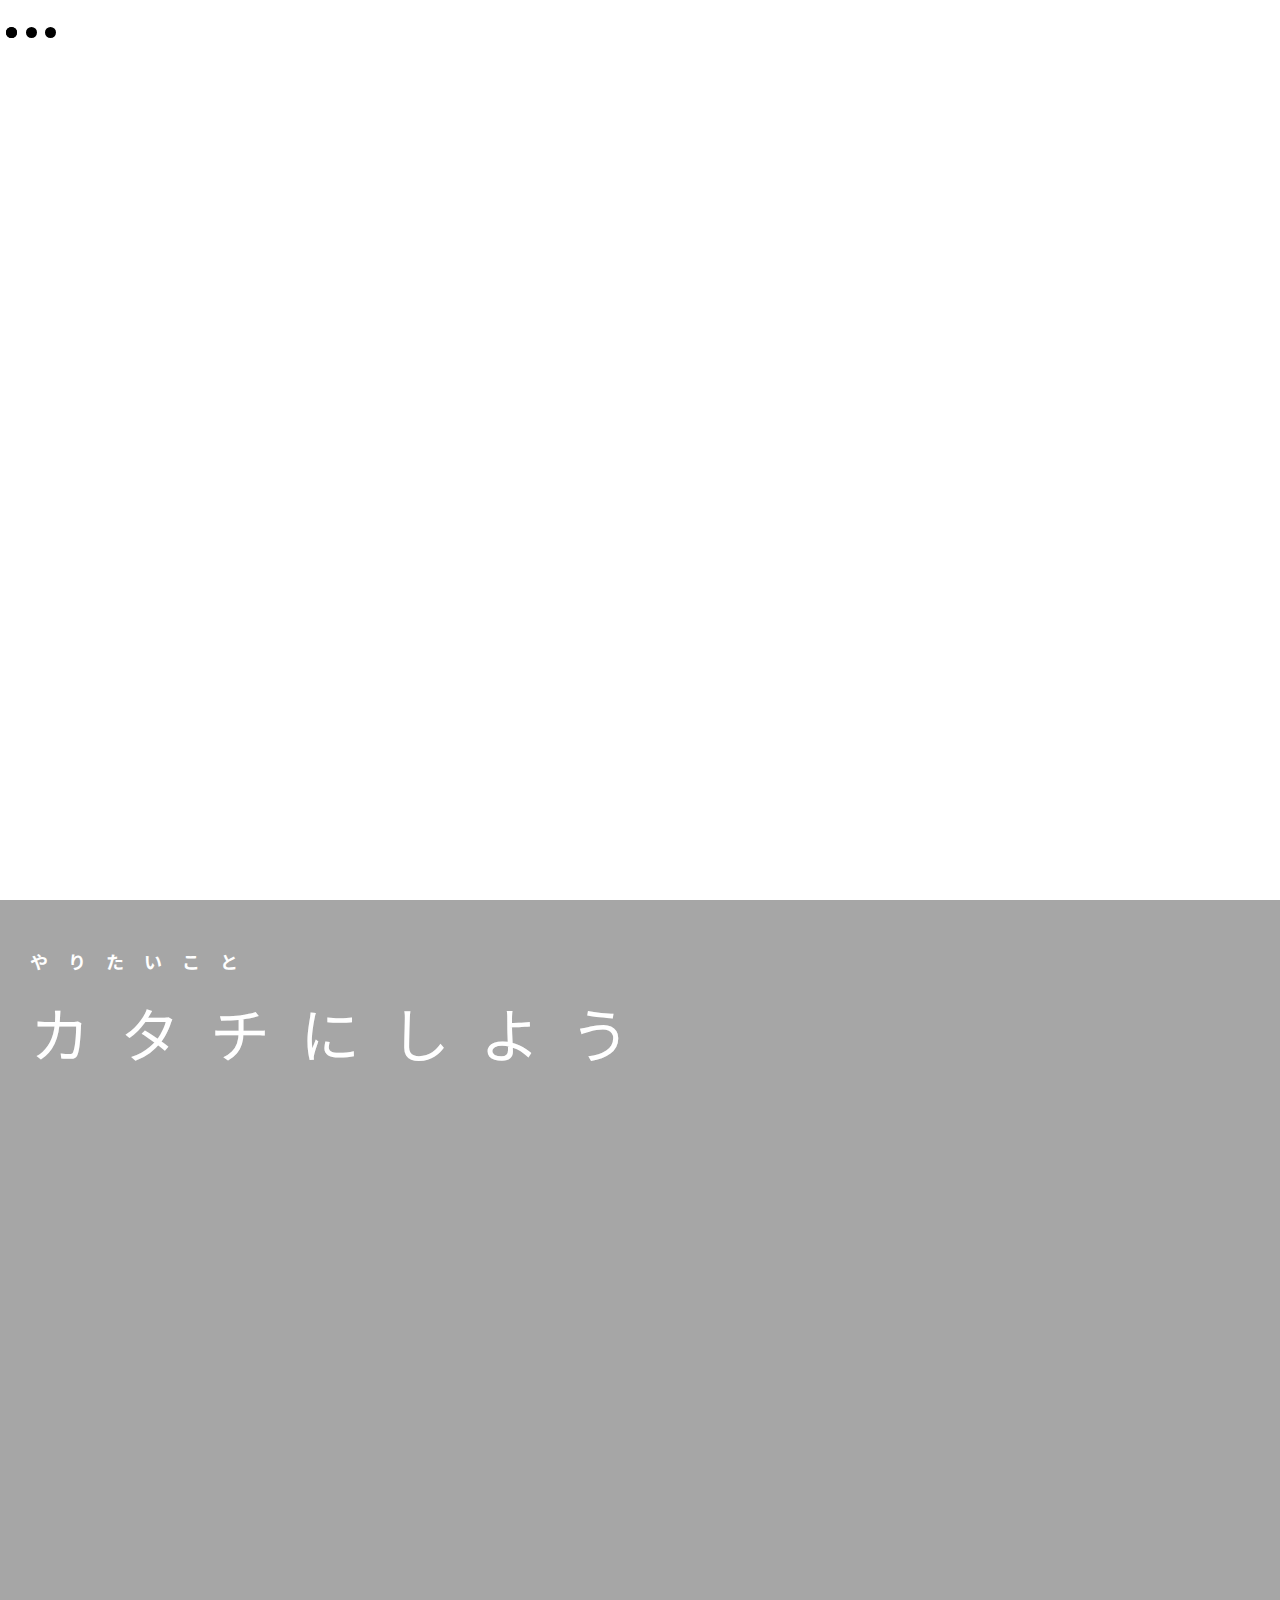
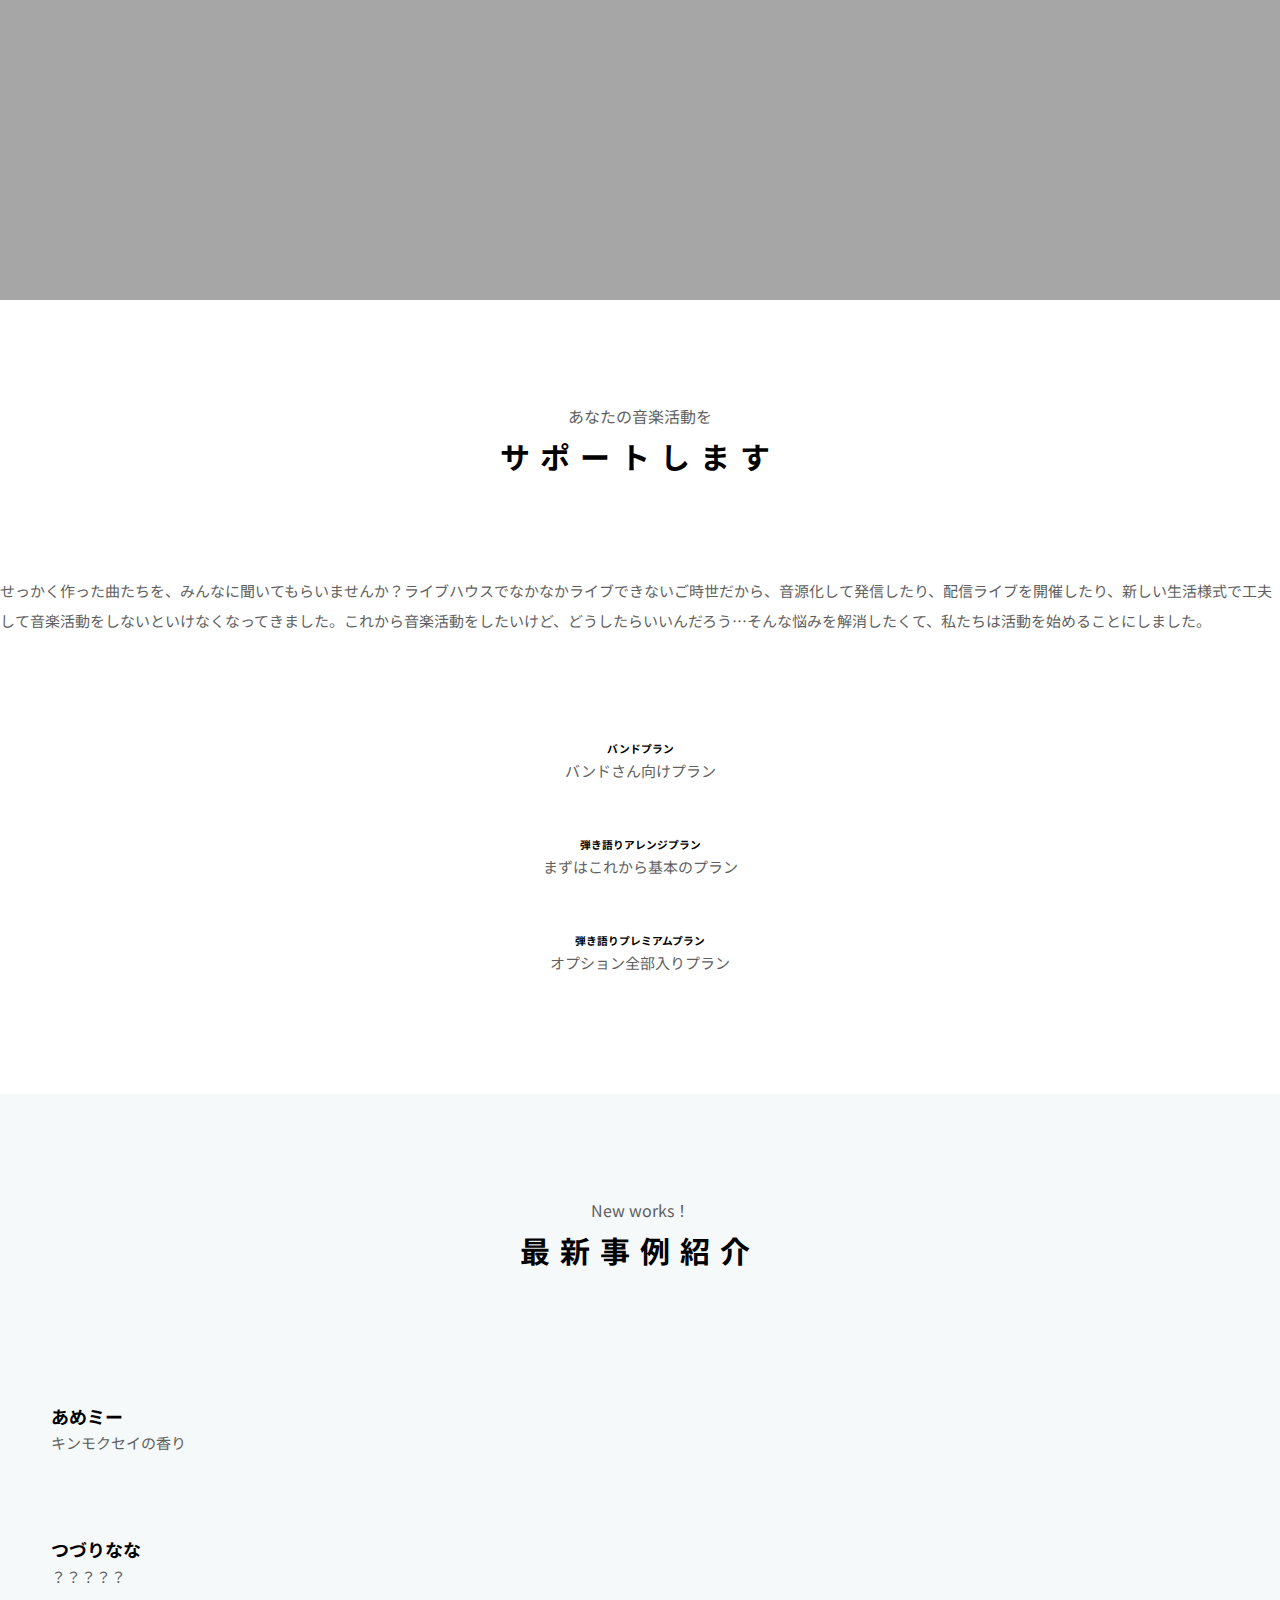
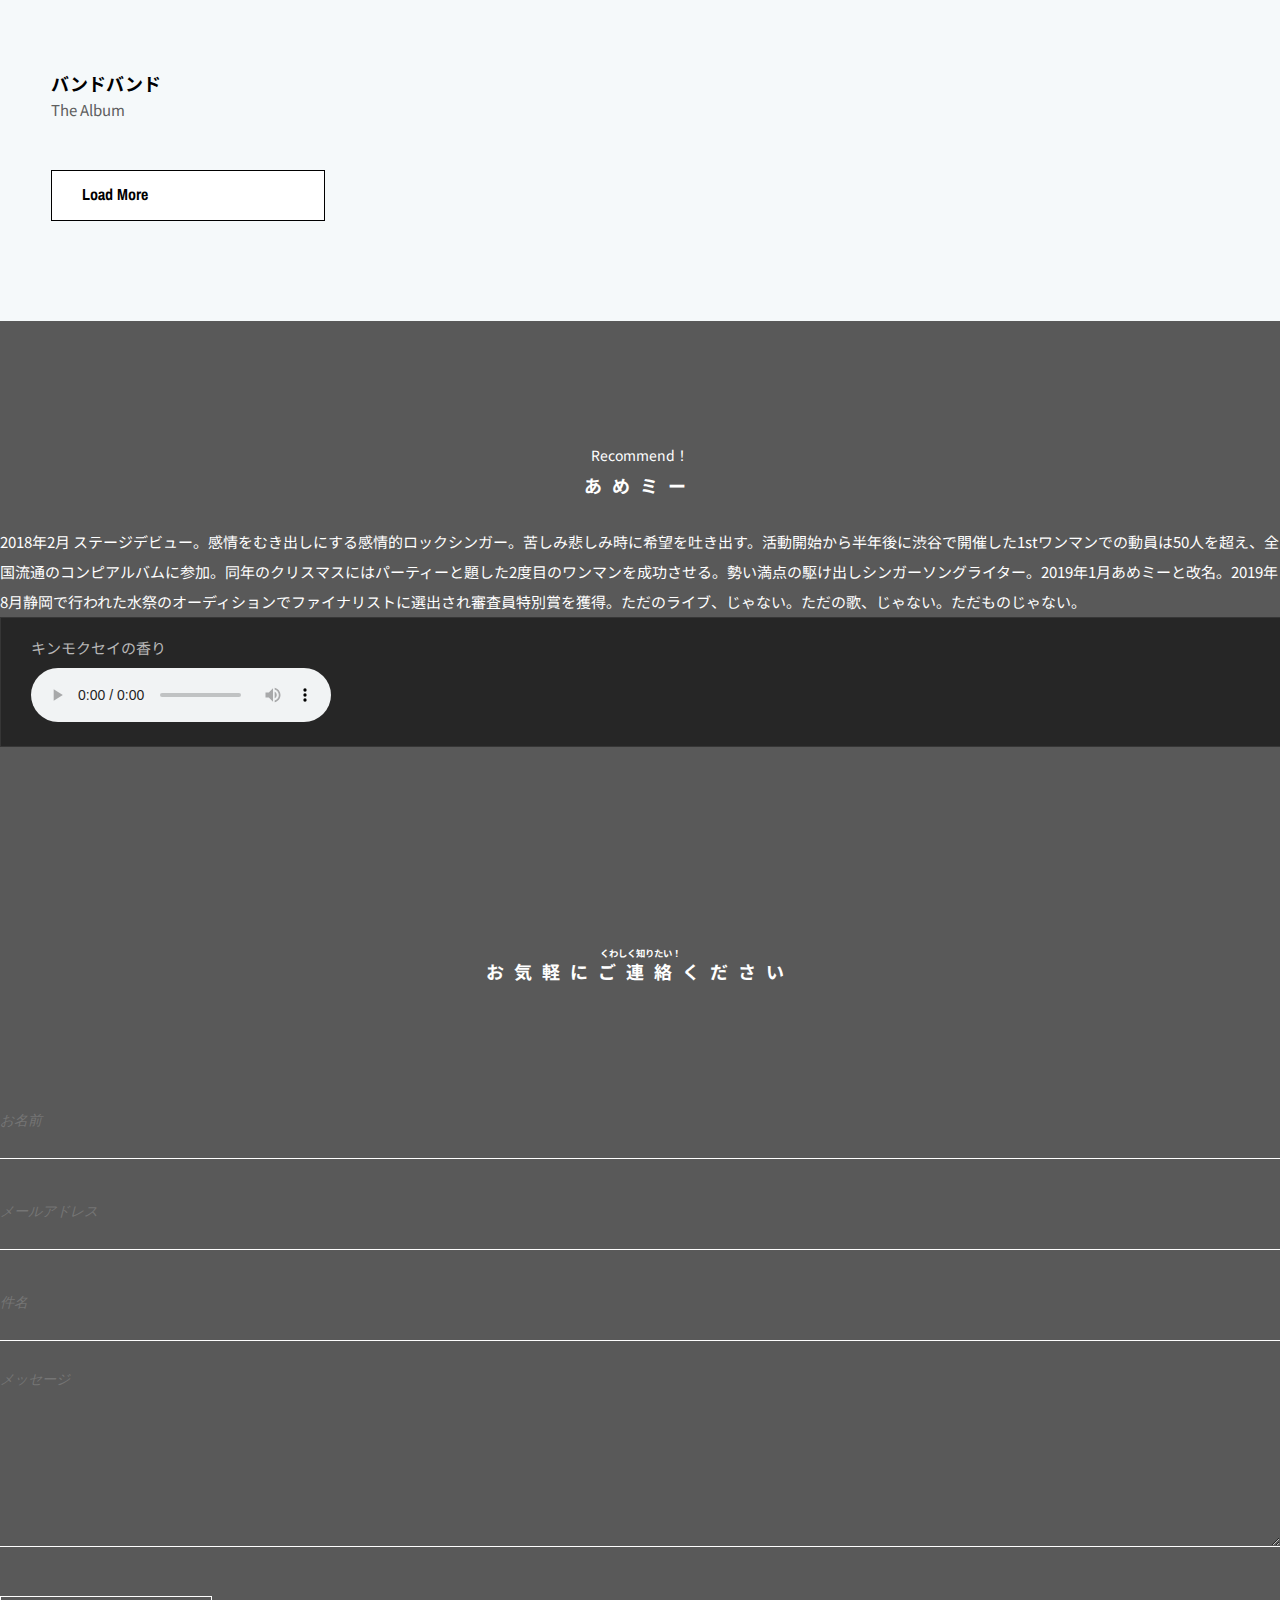
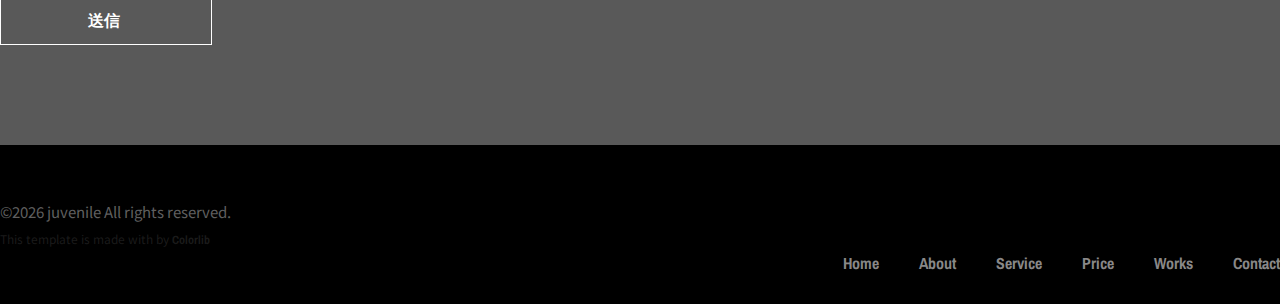
==== index.html @ bd886b93 "Add files via upload" ====
<!DOCTYPE html>
<html lang="en">

<head>
    <meta charset="UTF-8">
    <meta name="description" content="">
    <meta http-equiv="X-UA-Compatible" content="IE=edge">
    <meta name="viewport" content="width=device-width, initial-scale=1, shrink-to-fit=no">
    <!-- The above 4 meta tags *must* come first in the head; any other head content must come *after* these tags -->

    <!-- Title -->
    <title>juvenile - Recording support team</title>

    <!-- Favicon -->
    <link rel="icon" href="img/core-img/favicon.ico">

    <!-- Stylesheet -->
    <link rel="stylesheet" href="style.css">

</head>

<body>
    <!-- Preloader -->
    <div class="preloader d-flex align-items-center justify-content-center">
        <div class="lds-ellipsis">
            <div></div>
            <div></div>
            <div></div>
            <div></div>
        </div>
    </div>

    <!-- ##### Header Area Start ##### -->
    <header class="header-area">
        <!-- Navbar Area -->
        <div class="oneMusic-main-menu">
            <div class="classy-nav-container breakpoint-off">
                <div class="container">
                    <!-- Menu -->
                    <nav class="classy-navbar justify-content-between" id="oneMusicNav">

                        <!-- Nav brand -->
                        <a href="index.html" class="nav-brand"><img src="img/core-img/logo.png" alt=""></a>

                        <!-- Navbar Toggler -->
                        <div class="classy-navbar-toggler">
                            <span class="navbarToggler"><span></span><span></span><span></span></span>
                        </div>

                        <!-- Menu -->
                        <div class="classy-menu">

                            <!-- Close Button -->
                            <div class="classycloseIcon">
                                <div class="cross-wrap"><span class="top"></span><span class="bottom"></span></div>
                            </div>

                            <!-- Nav Start -->
                            <div class="classynav">
                                <ul>
                                    <li><a href="index.html">Home</a></li>
                                    <li><a href="about.html">About</a></li>
                                    <li><a href="service.html">Service</a></li>
                                    <li><a href="price.html">Price</a></li>
                                    <li><a href="work.html">Works</a></li>
                                    <li><a href="contact.html">Contact</a></li>
                                   <!--<li><a href="#">Pages</a>
                                       <ul class="dropdown">
                                            <li><a href="index.html">Home</a></li>
                                            <li><a href="albums-store.html">Albums</a></li>
                                            <li><a href="event.html">Events</a></li>
                                            <li><a href="blog.html">News</a></li>
                                            <li><a href="contact.html">Contact</a></li>
                                            <li><a href="elements.html">Elements</a></li>
                                            <li><a href="login.html">Login</a></li>
                                         </ul>  -->
                                </ul>


                            <!-- Nav End -->

                        </div>
                    </nav>
                </div>
            </div>
        </div>
    </header>
    <!-- ##### Header Area End ##### -->

    <!-- ##### Hero Area Start ##### -->
    <section class="hero-area">
        <div class="hero-slides owl-carousel">
            <!-- Single Hero Slide -->
            <div class="single-hero-slide d-flex align-items-center justify-content-center">
                <!-- Slide Img -->
                <div class="slide-img bg-img" style="background-image: url(img/bg-img/bg-1.jpg);"></div>
                <!-- Slide Content -->
                <div class="container">
                    <div class="row">
                        <div class="col-12">
                            <div class="hero-slides-content text-center">
                                <h6 data-animation="fadeInUp" data-delay="100ms">Recording support team</h6>
                                <h2 data-animation="fadeInUp" data-delay="300ms">juvenile<span>juvenile</span></h2>
                               <!-- <a data-animation="fadeInUp" data-delay="500ms" href="#" class="btn oneMusic-btn mt-50">Discover <i class="fa fa-angle-double-right"></i></a>-->
                            </div>
                        </div>
                    </div>
                </div>
            </div>

            <!-- Single Hero Slide -->
            <div class="single-hero-slide d-flex align-items-center justify-content-center">
                <!-- Slide Img -->
                <div class="slide-img bg-img" style="background-image: url(img/bg-img/bg-2.jpg);"></div>
                <!-- Slide Content -->
                <div class="container">
                    <div class="row">
                        <div class="col-12">
                            <div class="hero-slides-content text-center">
                                <h6 data-animation="fadeInUp" data-delay="100ms">やりたいこと</h6>
                                <h2 data-animation="fadeInUp" data-delay="300ms">カタチにしよう<span>カタチにしよう</span></h2>
                                <!--<a data-animation="fadeInUp" data-delay="500ms" href="#" class="btn oneMusic-btn mt-50">Discover <i class="fa fa-angle-double-right"></i></a>-->
                            </div>
                        </div>
                    </div>
                </div>
            </div>
        </div>
    </section>
    <!-- ##### Hero Area End ##### -->

    <!-- ##### Latest Albums Area Start ##### -->
    <section class="latest-albums-area section-padding-100">
        <div class="container">
            <div class="row">
                <div class="col-12">
                    <div class="section-heading style-2">
                        <p>あなたの音楽活動を</p>
                        <h2>サポートします</h2>
                    </div>
                </div>
            </div>
            <div class="row justify-content-center">
                <div class="col-12 col-lg-9">
                    <div class="ablums-text text-center mb-70">
                        <p>せっかく作った曲たちを、みんなに聞いてもらいませんか？ライブハウスでなかなかライブできないご時世だから、音源化して発信したり、配信ライブを開催したり、新しい生活様式で工夫して音楽活動をしないといけなくなってきました。これから音楽活動をしたいけど、どうしたらいいんだろう…そんな悩みを解消したくて、私たちは活動を始めることにしました。</p>
                    </div>
                </div>
            </div>

            <div class="row">
                <div class="col-12">
                    <div class="albums-slideshow owl-carousel">

                        <!-- Single Album -->
                        <div class="single-album">
                            <img src="img/bg-img/a2.jpg" alt="">
                            <div class="album-info">
                                <a href="#">
                                    <h6>バンドプラン</h6>
                                </a>
                                <p>バンドさん向けプラン</p>
                            </div>
                        </div>

                        <!-- Single Album -->
                        <div class="single-album">
                            <img src="img/bg-img/a3.jpg" alt="">
                            <div class="album-info">
                                <a href="#">
                                    <h6>弾き語りアレンジプラン</h6>
                                </a>
                                <p>まずはこれから基本のプラン</p>
                            </div>
                        </div>

                        <!-- Single Album -->
                        <div class="single-album">
                            <img src="img/bg-img/a5.jpg" alt="">
                            <div class="album-info">
                                <a href="#">
                                    <h6>弾き語りプレミアムプラン</h6>
                                </a>
                                <p>オプション全部入りプラン</p>
                            </div>
                        </div>


                    </div>
                </div>
            </div>
        </div>
    </section>
    <!-- ##### Latest Albums Area End ##### -->

    <!-- ##### Buy Now Area Start ##### -->
    <section class="oneMusic-buy-now-area has-fluid bg-gray section-padding-100">
        <div class="container-fluid">
            <div class="row">
                <div class="col-12">
                    <div class="section-heading style-2">
                        <p>New works！</p>
                        <h2>最新事例紹介</h2>
                    </div>
                </div>
            </div>

            <div class="row">

              <!-- Single Album Area -->
              <div class="col-12 col-sm-6 col-md-4 col-lg-2">
                  <div class="single-album-area wow fadeInUp" data-wow-delay="200ms">
                      <div class="album-thumb">
                          <img src="img/bg-img/b3.jpg" alt="">
                      </div>
                      <div class="album-info">
                          <a href="#">
                              <h5>あめミー</h5>
                          </a>
                          <p>キンモクセイの香り</p>
                      </div>
                  </div>
              </div>

                <!-- Single Album Area -->
                <div class="col-12 col-sm-6 col-md-4 col-lg-2">
                    <div class="single-album-area wow fadeInUp" data-wow-delay="200ms">
                        <div class="album-thumb">
                            <img src="img/bg-img/b2.jpg" alt="">
                        </div>
                        <div class="album-info">
                            <a href="#">
                                <h5>つづりなな</h5>
                            </a>
                            <p>？？？？？</p>
                        </div>
                    </div>
                </div>

                <!-- Single Album Area -->
                <div class="col-12 col-sm-6 col-md-4 col-lg-2">
                    <div class="single-album-area wow fadeInUp" data-wow-delay="300ms">
                        <div class="album-thumb">
                            <img src="img/bg-img/b1.jpg" alt="">
                        </div>
                        <div class="album-info">
                            <a href="#">
                                <h5>バンドバンド</h5>
                            </a>
                            <p>The Album</p>
                        </div>
                    </div>
                </div>



            </div>

            <div class="row">
                <div class="col-12">
                    <div class="load-more-btn text-center wow fadeInUp" data-wow-delay="300ms">
                        <a href="work.html" class="btn oneMusic-btn">Load More <i class="fa fa-angle-double-right"></i></a>
                    </div>
                </div>
            </div>
        </div>
    </section>
    <!-- ##### Buy Now Area End ##### -->

    <!-- ##### Featured Artist Area Start ##### -->
    <section class="featured-artist-area section-padding-100 bg-img bg-overlay bg-fixed" style="background-image: url(img/bg-img/bg-4.jpg);">
        <div class="container">
            <div class="row align-items-end">
                <div class="col-12 col-md-5 col-lg-4">
                    <div class="featured-artist-thumb">
                        <img src="img/bg-img/fa.jpg" alt="">
                    </div>
                </div>
                <div class="col-12 col-md-7 col-lg-8">
                    <div class="featured-artist-content">
                        <!-- Section Heading -->
                        <div class="section-heading white text-left mb-30">
                            <p>Recommend！</p>
                            <h2>あめミー</h2>
                        </div>
                        <p>2018年2月 ステージデビュー。感情をむき出しにする感情的ロックシンガー。苦しみ悲しみ時に希望を吐き出す。活動開始から半年後に渋谷で開催した​1stワンマンでの動員は50人を超え、全国流通のコンピアルバムに参加。同年のクリスマスにはパーティーと題した2度目のワンマンを成功させる。勢い満点の駆け出しシンガーソングライター。2019年1月あめ​ミーと改名。2019年8月静岡で行われた水祭のオーディションでファイナリストに選出され審査員特別賞を獲得。ただのライブ、じゃない。ただの歌、じゃない。ただものじゃない。</p>
                        <div class="song-play-area">
                            <div class="song-name">
                                <p>キンモクセイの香り</p>
                            </div>
                            <audio preload="auto" controls>
                                <source src="audio/kinmokuseinokaori.mp3">
                            </audio>
                        </div>
                    </div>
                </div>
            </div>
        </div>
    </section>
    <!-- ##### Featured Artist Area End ##### -->

    <!-- ##### Miscellaneous Area Start ##### -->

    <!-- ##### Miscellaneous Area End ##### -->

    <!-- ##### Contact Area Start ##### -->
    <section class="contact-area section-padding-100 bg-img bg-overlay bg-fixed has-bg-img" style="background-image: url(img/bg-img/bg-2.jpg);">
        <div class="container">
            <div class="row">
                <div class="col-12">
                    <div class="section-heading white wow fadeInUp" data-wow-delay="100ms">
                        <h6 class="whitefont">くわしく知りたい！</h6>
                        <h2>お気軽にご連絡ください</h2>
                    </div>
                </div>
            </div>

            <div class="row">
                <div class="col-12">
                    <!-- Contact Form Area -->
                    <div class="contact-form-area">
                        <form action="#" method="post">
                            <div class="row">
                                <div class="col-md-6 col-lg-4">
                                    <div class="form-group wow fadeInUp" data-wow-delay="100ms">
                                        <input type="text" class="form-control" id="name" placeholder="お名前">
                                    </div>
                                </div>
                                <div class="col-md-6 col-lg-4">
                                    <div class="form-group wow fadeInUp" data-wow-delay="200ms">
                                        <input type="email" class="form-control" id="email" placeholder="メールアドレス">
                                    </div>
                                </div>
                                <div class="col-lg-4">
                                    <div class="form-group wow fadeInUp" data-wow-delay="300ms">
                                        <input type="text" class="form-control" id="subject" placeholder="件名">
                                    </div>
                                </div>
                                <div class="col-12">
                                    <div class="form-group wow fadeInUp" data-wow-delay="400ms">
                                        <textarea name="message" class="form-control" id="message" cols="30" rows="10" placeholder="メッセージ"></textarea>
                                    </div>
                                </div>
                                <div class="col-12 text-center wow fadeInUp" data-wow-delay="500ms">
                                    <button class="btn oneMusic-btn mt-30" type="submit">送信 <i class="fa fa-angle-double-right"></i></button>
                                </div>
                            </div>
                        </form>
                    </div>
                </div>
            </div>
        </div>
    </section>
    <!-- ##### Contact Area End ##### -->

    <!-- ##### Footer Area Start ##### -->
    <footer class="footer-area">
        <div class="container">
            <div class="row d-flex flex-wrap align-items-center">
                <div class="col-12 col-md-6">
                    <a href="#"><img src="img/core-img/logo.png" alt=""></a>
                    <p>&copy;<script>document.write(new Date().getFullYear());</script> juvenile All rights reserved.</p>
                    <p class="copywrite-text"><!-- Link back to Colorlib can't be removed. Template is licensed under CC BY 3.0. -->
This template is made with <i class="fa fa-heart-o" aria-hidden="true"></i> by <a href="https://colorlib.com" target="_blank">Colorlib</a>
<!-- Link back to Colorlib can't be removed. Template is licensed under CC BY 3.0. --></p>
                </div>

                <div class="col-12 col-md-6">
                    <div class="footer-nav">
                      <ul>
                          <li><a href="index.html">Home</a></li>
                          <li><a href="about.html">About</a></li>
                          <li><a href="service.html">Service</a></li>
                          <li><a href="price.html">Price</a></li>
                          <li><a href="work.html">Works</a></li>
                          <li><a href="contact.html">Contact</a></li>
                        </ul>
                    </div>
                </div>
            </div>
        </div>
    </footer>
    <!-- ##### Footer Area End ##### -->

    <!-- ##### All Javascript Script ##### -->
    <!-- jQuery-2.2.4 js -->
    <script src="js/jquery/jquery-2.2.4.min.js"></script>
    <!-- Popper js -->
    <script src="js/bootstrap/popper.min.js"></script>
    <!-- Bootstrap js -->
    <script src="js/bootstrap/bootstrap.min.js"></script>
    <!-- All Plugins js -->
    <script src="js/plugins/plugins.js"></script>
    <!-- Active js -->
    <script src="js/active.js"></script>
</body>

</html>
---- style.css ----
/* [Master Stylesheet - v1.0] */
/* :: 1.0 Import Fonts */
@import url("https://fonts.googleapis.com/css?family=Archivo+Narrow:400,400i,500,500i,600,600i,700,700i");
@import url('https://fonts.googleapis.com/css2?family=Noto+Sans:wght@700&display=swap');
@import url('https://fonts.googleapis.com/css2?family=Noto+Sans+JP:wght@700&display=swap');
/* :: 2.0 Import All CSS */
@import url(css/bootstrap.min.css);
@import url(css/classy-nav.css);
@import url(css/owl.carousel.min.css);
@import url(css/animate.css);
@import url(css/magnific-popup.css);
@import url(css/font-awesome.min.css);
@import url(css/audioplayer.css);
@import url(css/one-music-icon.css);
/* :: 3.0 Base CSS */
* {
  margin: 0;
  padding: 0; }

body {
  font-family: 'Noto Sans JP', sans-serif;
  font-size: 14px; }

h1,
h2,
h3,
h4,
h5,
h6 {
  font-family: 'Noto Sans JP', sans-serif;
  color: #000000;
  line-height: 1.3;
  font-weight: 700; }

p {
  font-family: 'Noto Sans JP', sans-serif;
  color: #5f5f5f;
  font-size: 15px;
  line-height: 2;
  font-weight: 400; }

a,
a:hover,
a:focus {
  -webkit-transition-duration: 500ms;
  transition-duration: 500ms;
  text-decoration: none;
  outline: 0 solid transparent;
  color: #000000;
  font-weight: 700;
  font-size: 16px;
  font-family: "Archivo Narrow", sans-serif; }

ul,
ol {
  margin: 0; }
  ul li,
  ol li {
    list-style: none; }

img {
  height: auto;
  max-width: 100%; }

.whitefont{
  color: #ffffff;
}

.gray{
  color: #a9a9a9;
}

.margin{
  margin: 150px;
}

/* :: 3.1.0 Spacing */
.mt-15 {
  margin-top: 15px !important; }

.mt-30 {
  margin-top: 30px !important; }

.mt-50 {
  margin-top: 50px !important; }

.mt-70 {
  margin-top: 70px !important; }

.mt-100 {
  margin-top: 100px !important; }

.mb-15 {
  margin-bottom: 15px !important; }

.mb-30 {
  margin-bottom: 30px !important; }

.mb-50 {
  margin-bottom: 50px !important; }

.mb-70 {
  margin-bottom: 70px !important; }

.mb-100 {
  margin-bottom: 100px !important; }

.ml-15 {
  margin-left: 15px !important; }

.ml-30 {
  margin-left: 30px !important; }

.ml-50 {
  margin-left: 50px !important; }

.mr-15 {
  margin-right: 15px !important; }

.mr-30 {
  margin-right: 30px !important; }

.mr-50 {
  margin-right: 50px !important; }

/* :: 3.2.0 Height */
.height-400 {
  height: 400px !important; }

.height-500 {
  height: 500px !important; }

.height-600 {
  height: 600px !important; }

.height-700 {
  height: 700px !important; }

.height-800 {
  height: 800px !important; }

/* :: 3.3.0 Section Padding */
.section-padding-100 {
  padding-top: 100px;
  padding-bottom: 100px; }

.section-padding-100-0 {
  padding-top: 100px;
  padding-bottom: 0; }

.section-padding-0-100 {
  padding-top: 0;
  padding-bottom: 100px; }

.section-padding-100-70 {
  padding-top: 100px;
  padding-bottom: 70px; }

/* :: 3.4.0 Section Heading */
.section-heading {
  position: relative;
  z-index: 1;
  margin-bottom: 100px;
  text-align: center; }
  .section-heading p {
    color: #5f5f5f;
    font-size: 14px;
    margin-bottom: 5px;
    font-family: 'Noto Sans JP', sans-serif; }
  .section-heading h2 {
    font-size: 18px;
    font-family: 'Noto Sans JP', sans-serif;
    text-transform: uppercase;
    letter-spacing: 10px;
    margin-bottom: 0; }
    @media only screen and (max-width: 767px) {
      .section-heading h2 {
        letter-spacing: 5px; } }
  .section-heading.white h2 {
    color: #fff; }
  .section-heading.style-2 p {
    font-size: 16px; }
  .section-heading.style-2 h2 {
    font-size: 30px; }
    @media only screen and (max-width: 767px) {
      .section-heading.style-2 h2 {
        font-size: 24px; } }

/* :: 3.5.0 Preloader */
.preloader {
  background-color: #ffffff;
  width: 100%;
  height: 100%;
  position: fixed;
  top: 0;
  left: 0;
  right: 0;
  z-index: 99999; }
  .preloader .lds-ellipsis {
    display: inline-block;
    position: relative;
    width: 64px;
    height: 64px; }
    .preloader .lds-ellipsis div {
      position: absolute;
      top: 27px;
      width: 11px;
      height: 11px;
      border-radius: 50%;
      background: #000000;
      animation-timing-function: cubic-bezier(0, 1, 1, 0); }
      .preloader .lds-ellipsis div:nth-child(1) {
        left: 6px;
        -webkit-animation: lds-ellipsis1 0.6s infinite;
        animation: lds-ellipsis1 0.6s infinite; }
      .preloader .lds-ellipsis div:nth-child(2) {
        left: 6px;
        -webkit-animation: lds-ellipsis2 0.6s infinite;
        animation: lds-ellipsis2 0.6s infinite; }
      .preloader .lds-ellipsis div:nth-child(3) {
        left: 26px;
        -webkit-animation: lds-ellipsis2 0.6s infinite;
        animation: lds-ellipsis2 0.6s infinite; }
      .preloader .lds-ellipsis div:nth-child(4) {
        left: 45px;
        -webkit-animation: lds-ellipsis3 0.6s infinite;
        animation: lds-ellipsis3 0.6s infinite; }

@-webkit-keyframes lds-ellipsis1 {
  0% {
    -webkit-transform: scale(0);
    transform: scale(0); }
  100% {
    -webkit-transform: scale(1);
    transform: scale(1); } }
@keyframes lds-ellipsis1 {
  0% {
    -webkit-transform: scale(0);
    transform: scale(0); }
  100% {
    -webkit-transform: scale(1);
    transform: scale(1); } }
@-webkit-keyframes lds-ellipsis3 {
  0% {
    -webkit-transform: scale(1);
    transform: scale(1); }
  100% {
    -webkit-transform: scale(0);
    transform: scale(0); } }
@keyframes lds-ellipsis3 {
  0% {
    -webkit-transform: scale(1);
    transform: scale(1); }
  100% {
    -webkit-transform: scale(0);
    transform: scale(0); } }
@-webkit-keyframes lds-ellipsis2 {
  0% {
    -webkit-transform: translate(0, 0);
    transform: translate(0, 0); }
  100% {
    -webkit-transform: translate(19px, 0);
    transform: translate(19px, 0); } }
@keyframes lds-ellipsis2 {
  0% {
    -webkit-transform: translate(0, 0);
    transform: translate(0, 0); }
  100% {
    -webkit-transform: translate(19px, 0);
    transform: translate(19px, 0); } }
/* :: 3.6.0 Miscellaneous */
.bg-img {
  background-position: center center;
  background-size: cover;
  background-repeat: no-repeat; }

.bg-white {
  background-color: #ffffff !important; }

.bg-dark {
  background-color: #000000 !important; }

.bg-transparent {
  background-color: transparent !important; }

.bg-gray {
  background-color: #f5f9fa; }

.font-bold {
  font-weight: 700; }

.font-light {
  font-weight: 300; }

.bg-overlay {
  position: relative;
  z-index: 2;
  background-position: center center;
  background-size: cover; }
  .bg-overlay::after {
    background-color: rgba(0, 0, 0, 0.65);
    position: absolute;
    z-index: -1;
    top: 0;
    left: 0;
    width: 100%;
    height: 100%;
    content: ""; }

.bg-fixed {
  background-attachment: fixed !important; }

/* :: 3.7.0 ScrollUp */
#scrollUp {
  background-color: #000000;
  border-radius: 0;
  bottom: 50px;
  box-shadow: 0 2px 6px 0 rgba(0, 0, 0, 0.3);
  color: #ffffff;
  font-size: 24px;
  height: 40px;
  line-height: 40px;
  right: 50px;
  text-align: center;
  width: 40px;
  -webkit-transition-duration: 500ms;
  transition-duration: 500ms;
  box-shadow: 0 1px 5px 2px rgba(0, 0, 0, 0.15); }
  @media only screen and (max-width: 767px) {
    #scrollUp {
      right: 30px;
      bottom: 30px; } }
  #scrollUp:hover {
    background-color: #fff;
    color: #232323; }

/* :: 3.8.0 oneMusic Button */
.oneMusic-btn {
  background-color: #fff;
  -webkit-transition-duration: 500ms;
  transition-duration: 500ms;
  position: relative;
  z-index: 1;
  display: inline-block;
  min-width: 212px;
  height: 49px;
  color: #000;
  border: 1px solid #000;
  border-radius: 0;
  padding: 0 30px;
  font-size: 16px;
  line-height: 47px;
  font-weight: 700;
  text-transform: capitalize; }
  .oneMusic-btn i {
    margin-left: 5px; }
  .oneMusic-btn:hover, .oneMusic-btn:focus {
    font-size: 16px;
    font-weight: 700;
    background-color: #000000;
    color: #fff; }
  .oneMusic-btn.btn-2 {
    background-color: #000000;
    color: #fff; }
    .oneMusic-btn.btn-2:hover, .oneMusic-btn.btn-2:focus {
      background-color: #fff;
      color: #232323; }

      /* :: 4.0 Header Area CSS */
      .header-area {
        position: absolute;
        z-index: 1000;
        width: 100%;
        top: 20px;
        left: 0;
        z-index: 1000; }
        .header-area .oneMusic-main-menu {
          position: relative;
          width: 100%;
          height: 85px;
          background-color: transparent; }
          @media only screen and (max-width: 767px) {
            .header-area .oneMusic-main-menu {
              height: 70px; } }
          .header-area .oneMusic-main-menu .classy-nav-container {
            background-color: transparent; }
          .header-area .oneMusic-main-menu .classy-navbar {
            background-color: transparent;
            height: 85px;
            padding: 0; }
            @media only screen and (max-width: 767px) {
              .header-area .oneMusic-main-menu .classy-navbar {
                height: 70px; } }
            .header-area .oneMusic-main-menu .classy-navbar .classynav ul li a {
              font-weight: 700;
              text-transform: capitalize;
              color: #ffffff;
              font-size: 16px; }
              .header-area .oneMusic-main-menu .classy-navbar .classynav ul li a:hover, .header-area .oneMusic-main-menu .classy-navbar .classynav ul li a:focus {
                color: rgba(255, 255, 255, 0.7); }
              @media only screen and (min-width: 768px) and (max-width: 991px) {
                .header-area .oneMusic-main-menu .classy-navbar .classynav ul li a {
                  background-color: #000000;
                  border-bottom-color: rgba(255, 255, 255, 0.1); } }
              @media only screen and (max-width: 767px) {
                .header-area .oneMusic-main-menu .classy-navbar .classynav ul li a {
                  background-color: #000000;
                  border-bottom-color: rgba(255, 255, 255, 0.1); } }
            .header-area .oneMusic-main-menu .classy-navbar .classynav ul li.megamenu-item > a::after,
            .header-area .oneMusic-main-menu .classy-navbar .classynav ul li.has-down > a::after {
              color: #ffffff; }
            .header-area .oneMusic-main-menu .classy-navbar .classynav ul li.megamenu-item ul li > a::after,
            .header-area .oneMusic-main-menu .classy-navbar .classynav ul li.has-down ul li > a::after {
              color: #232323; }
              @media only screen and (max-width: 767px) {
                .header-area .oneMusic-main-menu .classy-navbar .classynav ul li.megamenu-item ul li > a::after,
                .header-area .oneMusic-main-menu .classy-navbar .classynav ul li.has-down ul li > a::after {
                  color: #ffffff; } }
            .header-area .oneMusic-main-menu .classy-navbar .classynav ul li ul li a {
              color: #232323; }
              .header-area .oneMusic-main-menu .classy-navbar .classynav ul li ul li a:hover, .header-area .oneMusic-main-menu .classy-navbar .classynav ul li ul li a:focus {
                color: #888888; }
              @media only screen and (min-width: 992px) and (max-width: 1199px) {
                .header-area .oneMusic-main-menu .classy-navbar .classynav ul li ul li a {
                  padding: 0 15px; } }
              @media only screen and (min-width: 768px) and (max-width: 991px) {
                .header-area .oneMusic-main-menu .classy-navbar .classynav ul li ul li a {
                  color: #ffffff;
                  padding: 0 30px;
                  border-bottom-color: rgba(255, 255, 255, 0.1); } }
              @media only screen and (max-width: 767px) {
                .header-area .oneMusic-main-menu .classy-navbar .classynav ul li ul li a {
                  color: #ffffff;
                  padding: 0 30px;
                  border-bottom-color: rgba(255, 255, 255, 0.1) !important; } }
            .header-area .oneMusic-main-menu .classy-navbar .classynav ul li .dropdown li .dropdown li .dropdown li a {
              border-bottom: 1px solid rgba(242, 244, 248, 0.7); }
              @media only screen and (min-width: 768px) and (max-width: 991px) {
                .header-area .oneMusic-main-menu .classy-navbar .classynav ul li .dropdown li .dropdown li .dropdown li a {
                  border-bottom-color: rgba(255, 255, 255, 0.1) !important; } }
              @media only screen and (max-width: 767px) {
                .header-area .oneMusic-main-menu .classy-navbar .classynav ul li .dropdown li .dropdown li .dropdown li a {
                  border-bottom-color: rgba(255, 255, 255, 0.1) !important; } }
          .header-area .oneMusic-main-menu .login-register-cart-button {
            position: relative;
            z-index: 1;
            margin-left: 100px; }
            @media only screen and (min-width: 768px) and (max-width: 991px) {
              .header-area .oneMusic-main-menu .login-register-cart-button {
                margin-left: 12px;
                margin-top: 15px; } }
            @media only screen and (max-width: 767px) {
              .header-area .oneMusic-main-menu .login-register-cart-button {
                margin-left: 12px;
                margin-top: 15px; } }
            .header-area .oneMusic-main-menu .login-register-cart-button .login-register-btn {
              position: relative;
              z-index: 10; }
              .header-area .oneMusic-main-menu .login-register-cart-button .login-register-btn a {
                -webkit-transition-duration: 500ms;
                transition-duration: 500ms;
                margin-bottom: 0;
                color: #fff;
                font-weight: 700;
                font-size: 16px;
                cursor: pointer;
                line-height: 1; }
                .header-area .oneMusic-main-menu .login-register-cart-button .login-register-btn a:hover, .header-area .oneMusic-main-menu .login-register-cart-button .login-register-btn a:focus {
                  color: rgba(255, 255, 255, 0.7); }
            .header-area .oneMusic-main-menu .login-register-cart-button .cart-btn {
              position: relative;
              z-index: 10; }
              .header-area .oneMusic-main-menu .login-register-cart-button .cart-btn p {
                -webkit-transition-duration: 500ms;
                transition-duration: 500ms;
                margin-bottom: 0;
                color: #fff;
                font-size: 18px;
                cursor: pointer;
                line-height: 1; }
                .header-area .oneMusic-main-menu .login-register-cart-button .cart-btn p:hover, .header-area .oneMusic-main-menu .login-register-cart-button .cart-btn p:focus {
                  color: rgba(255, 255, 255, 0.7); }
                .header-area .oneMusic-main-menu .login-register-cart-button .cart-btn p .quantity {
                  width: 15px;
                  height: 15px;
                  border: 1px solid #fff;
                  background-color: #232323;
                  color: #fff;
                  display: block;
                  position: absolute;
                  bottom: -5px;
                  left: -10px;
                  z-index: 10;
                  font-size: 9px;
                  font-weight: 400;
                  border-radius: 50%;
                  line-height: 13px;
                  text-align: center; }
        .header-area .is-sticky .oneMusic-main-menu {
          position: fixed;
          width: 100%;
          height: 85px;
          top: 0;
          left: 0;
          z-index: 9999;
          background-color: #000000;
          box-shadow: 0 5px 50px 15px rgba(0, 0, 0, 0.2); }
          @media only screen and (max-width: 767px) {
            .header-area .is-sticky .oneMusic-main-menu {
              height: 70px; } }

      .classy-navbar .nav-brand {
        max-width: 130px; }

      @media only screen and (min-width: 768px) and (max-width: 991px) {
        .breakpoint-on .classy-navbar .classy-menu {
          background-color: #000000; } }
      @media only screen and (max-width: 767px) {
        .breakpoint-on .classy-navbar .classy-menu {
          background-color: #000000; } }

      @media only screen and (min-width: 768px) and (max-width: 991px) {
        .classynav ul li .megamenu .single-mega.cn-col-4 {
          padding: 0; } }
      @media only screen and (max-width: 767px) {
        .classynav ul li .megamenu .single-mega.cn-col-4 {
          padding: 0; } }

      .classycloseIcon .cross-wrap span {
        background: #ffffff; }


/* :: 5.0 Hero Slides Area */
.hero-area,
.hero-slides {
  position: relative;
  z-index: 1; }

.single-hero-slide {
  width: 100%;
  height: 950px;
  position: relative;
  z-index: 1;
  padding: 0 30px;
  overflow: hidden; }
  @media only screen and (min-width: 992px) and (max-width: 1199px) {
    .single-hero-slide {
      height: 700px; } }
  @media only screen and (min-width: 768px) and (max-width: 991px) {
    .single-hero-slide {
      height: 650px; } }
  @media only screen and (max-width: 767px) {
    .single-hero-slide {
      height: 500px; } }
  .single-hero-slide::after {
    position: absolute;
    width: 100%;
    height: 100%;
    z-index: -5;
    top: 0;
    left: 0;
    background-color: rgba(0, 0, 0, 0.35);
    content: ''; }
  .single-hero-slide .slide-img {
    position: absolute;
    width: 100%;
    height: 100%;
    z-index: -10;
    left: 0;
    right: 0;
    top: 0;
    bottom: 0; }
  .single-hero-slide .hero-slides-content {
    display: inline-block;
    width: 100%; }
    .single-hero-slide .hero-slides-content h6 {
      font-size: 18px;
      color: #fff;
      letter-spacing: 20px;
      text-transform: uppercase;
      margin-bottom: 20px;
      display: block; }
      @media only screen and (max-width: 767px) {
        .single-hero-slide .hero-slides-content h6 {
          letter-spacing: 5px; } }
    .single-hero-slide .hero-slides-content h2 {
      position: relative;
      z-index: 1;
      font-size: 60px;
      color: #ffffff;
      margin-bottom: 0;
      font-weight: 400;
      display: block;
      text-transform: capitalize;
      letter-spacing: 30px;
      overflow: hidden; }
      .single-hero-slide .hero-slides-content h2 span {
        position: absolute;
        top: 0;
        width: 100%;
        height: 100%;
        left: 0;
        color: rgba(255, 255, 255, 0.15);
        -webkit-animation: textsonar 6s linear infinite;
        animation: textsonar 6s linear infinite; }
      @media only screen and (min-width: 768px) and (max-width: 991px) {
        .single-hero-slide .hero-slides-content h2 {
          letter-spacing: 15px;
          font-size: 42px; } }
      @media only screen and (max-width: 767px) {
        .single-hero-slide .hero-slides-content h2 {
          letter-spacing: 5px;
          font-size: 30px; } }
    .single-hero-slide .hero-slides-content .btn {
      border: 1px solid #fff;
      background-color: transparent;
      color: #fff; }
      .single-hero-slide .hero-slides-content .btn:hover, .single-hero-slide .hero-slides-content .btn:focus {
        background-color: #fff;
        color: #000000; }

@-webkit-keyframes textsonar {
  0% {
    -webkit-transform: scaleX(1);
    transform: scaleX(1); }
  50% {
    -webkit-transform: scaleX(1.15);
    transform: scaleX(1.15); }
  100% {
    -webkit-transform: scaleX(1);
    transform: scaleX(1); } }
@keyframes textsonar {
  0% {
    -webkit-transform: scaleX(1);
    transform: scaleX(1); }
  50% {
    -webkit-transform: scaleX(1.15);
    transform: scaleX(1.15); }
  100% {
    -webkit-transform: scaleX(1);
    transform: scaleX(1); } }
.single-hero-slide .slide-img {
  -webkit-animation: slide 12s linear infinite;
  animation: slide 12s linear infinite; }

@-webkit-keyframes slide {
  0% {
    -webkit-transform: scale(1);
    transform: scale(1); }
  50% {
    -webkit-transform: scale(1.2);
    transform: scale(1.2); }
  100% {
    -webkit-transform: scale(1);
    transform: scale(1); } }
@keyframes slide {
  0% {
    -webkit-transform: scale(1);
    transform: scale(1); }
  50% {
    -webkit-transform: scale(1.2);
    transform: scale(1.2); }
  100% {
    -webkit-transform: scale(1);
    transform: scale(1); } }
/* :: 6.0 Buy Now Area CSS */
.oneMusic-buy-now-area.has-fluid {
  padding-left: 4%;
  padding-right: 4%;
  position: relative;
  z-index: 1; }

/* :: 7.0 Events Area CSS */
.single-event-area {
  position: relative;
  z-index: 1;
  -webkit-transition-duration: 500ms;
  transition-duration: 500ms; }
  .single-event-area img {
    width: 100%; }
  .single-event-area .event-text {
    text-align: center;
    position: relative;
    z-index: 1;
    padding: 30px 15px;
    background-color: #000;
    -webkit-transition-duration: 500ms;
    transition-duration: 500ms; }
    .single-event-area .event-text h4 {
      color: #fff;
      text-transform: uppercase;
      -webkit-transition-duration: 500ms;
      transition-duration: 500ms; }
    .single-event-area .event-text .event-meta-data {
      position: relative;
      margin-bottom: 30px; }
      .single-event-area .event-text .event-meta-data a {
        -webkit-transition-duration: 500ms;
        transition-duration: 500ms;
        position: relative;
        z-index: 1;
        color: #fff;
        font-size: 15px;
        font-weight: 400;
        display: inline-block;
        padding-right: 29px; }
        .single-event-area .event-text .event-meta-data a:first-child::after {
          position: absolute;
          content: '|';
          top: 0;
          right: 12px;
          z-index: 1; }
        .single-event-area .event-text .event-meta-data a:last-child {
          padding-right: 0; }
    .single-event-area .event-text .see-more-btn {
      font-size: 11px;
      color: #fff;
      text-transform: uppercase;
      letter-spacing: 10px;
      border-bottom: 1px solid #fff;
      padding-left: 0;
      padding-right: 0;
      border-radius: 0; }
      .single-event-area .event-text .see-more-btn:hover, .single-event-area .event-text .see-more-btn:focus {
        font-weight: 400; }
  .single-event-area:hover, .single-event-area:focus {
    box-shadow: 0 5px 80px 0 rgba(0, 0, 0, 0.2); }
    .single-event-area:hover .event-text, .single-event-area:focus .event-text {
      background-color: #f5f9fa; }
      .single-event-area:hover .event-text h4,
      .single-event-area:hover .event-text .event-meta-data a, .single-event-area:focus .event-text h4,
      .single-event-area:focus .event-text .event-meta-data a {
        color: #000000; }
      .single-event-area:hover .event-text .see-more-btn, .single-event-area:focus .event-text .see-more-btn {
        border-bottom-color: #000000;
        color: #000000; }

/* :: 8.0 Newsletter Area CSS */
.newsletter-area {
  position: relative;
  z-index: 1;
  border: 1px solid #000000;
  padding: 45px; }
  .newsletter-area .newsletter-form {
    position: relative;
    z-index: 1; }
    .newsletter-area .newsletter-form input {
      width: 100%;
      height: 40px;
      font-size: 14px;
      color: #b3b3b3;
      font-style: italic;
      border: none;
      border-bottom: 1px solid #d6d6d6;
      margin-bottom: 30px;
      display: block; }

.testimonials-area {
  position: relative;
  z-index: 1;
  padding: 45px; }
  .testimonials-area .testimonials-slide {
    position: relative;
    z-index: 1; }
    .testimonials-area .testimonials-slide .single-slide p {
      font-size: 15px;
      color: #fff;
      font-style: italic; }
    .testimonials-area .testimonials-slide .single-slide .testimonial-info {
      margin-top: 30px;
      display: block; }
      .testimonials-area .testimonials-slide .single-slide .testimonial-info .testimonial-thumb {
        width: 44px;
        height: 44px;
        border-radius: 50%;
        margin-right: 15px; }
        .testimonials-area .testimonials-slide .single-slide .testimonial-info .testimonial-thumb img {
          border-radius: 50%; }
      .testimonials-area .testimonials-slide .single-slide .testimonial-info p {
        font-style: normal;
        font-size: 15px;
        color: #fff;
        margin-bottom: 0; }

/* :: 9.0 Album Catagory Area CSS */
.featured-artist-area {
  position: relative;
  z-index: 1; }

.featured-artist-content {
  position: relative;
  z-index: 1; }
  @media only screen and (max-width: 767px) {
    .featured-artist-content {
      margin-top: 50px; } }
  .featured-artist-content p {
    color: #fff; }

.browse-by-catagories {
  position: relative;
  z-index: 1; }
  .browse-by-catagories a {
    display: inline-block;
    background-color: #f4f4f4;
    border: 2px solid transparent;
    padding: 6px 9px;
    font-size: 15px;
    margin-right: 5px; }
    @media only screen and (min-width: 992px) and (max-width: 1199px) {
      .browse-by-catagories a {
        padding: 4px 7px;
        font-size: 14px;
        margin-right: 4px; } }
    @media only screen and (min-width: 768px) and (max-width: 991px) {
      .browse-by-catagories a {
        padding: 4px 7px;
        font-size: 14px;
        margin-right: 5px;
        margin-bottom: 5px; } }
    @media only screen and (max-width: 767px) {
      .browse-by-catagories a {
        padding: 2px 5px;
        font-size: 13px;
        margin-right: 5px;
        margin-bottom: 5px; } }
    .browse-by-catagories a:hover, .browse-by-catagories a:focus, .browse-by-catagories a.active {
      border: 2px solid #000000; }
    .browse-by-catagories a:first-child {
      border-color: transparent;
      background-color: transparent; }

.single-album {
  position: relative;
  z-index: 1;
  -webkit-transition-duration: 500ms;
  transition-duration: 500ms;
  margin-bottom: 30px; }
  .single-album img {
    width: 100%; }
  .single-album .album-info {
    position: relative;
    z-index: 1;
    text-align: center;
    padding-top: 15px;
    padding-bottom: 15px; }
    .single-album .album-info h5 {
      font-size: 18px;
      margin-bottom: 0;
      text-transform: uppercase; }
    .single-album .album-info p {
      margin-bottom: 0; }
  .single-album:hover, .single-album:focus {
    box-shadow: 0 5px 70px 0 rgba(0, 0, 0, 0.15); }

.single-album-area {
  position: relative;
  z-index: 1;
  -webkit-transition-duration: 500ms;
  transition-duration: 500ms;
  margin-bottom: 30px; }
  .single-album-area .album-thumb {
    position: relative;
    z-index: 1; }
    .single-album-area .album-thumb .album-price p {
      position: absolute;
      top: 15px;
      left: 15px;
      background-color: #fff;
      margin-bottom: 0;
      line-height: 1;
      padding: 5px 15px;
      border-radius: 15px;
      z-index: 20; }
    .single-album-area .album-thumb .play-icon a {
      color: #fff;
      font-size: 50px;
      position: absolute;
      top: 50%;
      left: 50%;
      line-height: 1;
      -webkit-transform: translate(-50%, -50%);
      transform: translate(-50%, -50%); }
  .single-album-area img {
    width: 100%; }
  .single-album-area .album-info {
    display: block;
    position: relative;
    z-index: 1;
    padding-top: 15px;
    padding-bottom: 15px; }
    .single-album-area .album-info h5 {
      font-size: 18px;
      margin-bottom: 0;
      text-transform: uppercase; }
    .single-album-area .album-info p {
      margin-bottom: 0; }

.albums-slideshow {
  position: relative;
  z-index: 1; }
  .albums-slideshow .single-album {
    -webkit-transition-duration: 500ms;
    transition-duration: 500ms;
    margin-bottom: 0;
    border: 1px solid transparent; }
    .albums-slideshow .single-album:hover, .albums-slideshow .single-album:focus {
      border: 1px solid #000000;
      box-shadow: none;
      background-color: #f5f9fa; }
  .albums-slideshow .owl-prev,
  .albums-slideshow .owl-next {
    -webkit-transition-duration: 500ms;
    transition-duration: 500ms;
    background-color: #fff;
    position: absolute;
    width: 50px;
    height: 50px;
    border: 1px solid #000000;
    top: 50%;
    left: -25px;
    margin-top: -50px;
    z-index: 50;
    text-align: center;
    line-height: 48px;
    opacity: 0;
    visibility: hidden; }
    @media only screen and (max-width: 767px) {
      .albums-slideshow .owl-prev,
      .albums-slideshow .owl-next {
        left: 0; } }
    .albums-slideshow .owl-prev:hover, .albums-slideshow .owl-prev:focus,
    .albums-slideshow .owl-next:hover,
    .albums-slideshow .owl-next:focus {
      background-color: #000000;
      color: #fff; }
  .albums-slideshow .owl-next {
    left: auto;
    right: -25px; }
    @media only screen and (max-width: 767px) {
      .albums-slideshow .owl-next {
        right: 0; } }
  .albums-slideshow:hover .owl-prev,
  .albums-slideshow:hover .owl-next {
    opacity: 1;
    visibility: visible; }

/* :: 10.0 Songs Area CSS */
.single-song-area {
  position: relative;
  z-index: 1; }
  .single-song-area .song-thumbnail {
    position: relative;
    z-index: 1;
    -webkit-box-flex: 0;
    -ms-flex: 0 0 135px;
    flex: 0 0 135px;
    max-width: 135px;
    width: 135px;
    margin-right: 50px; }
    .single-song-area .song-thumbnail img {
      width: 100%; }
    @media only screen and (max-width: 767px) {
      .single-song-area .song-thumbnail {
        margin-right: 0;
        -webkit-box-flex: 0;
        -ms-flex: 0 0 100%;
        flex: 0 0 100%;
        max-width: 100%;
        width: 100%; } }
  .single-song-area .song-play-area {
    position: relative;
    z-index: 1;
    -webkit-box-flex: 0;
    -ms-flex: 0 0 calc(100% - 185px);
    flex: 0 0 calc(100% - 185px);
    max-width: calc(100% - 185px);
    width: calc(100% - 185px);
    background-color: #262626;
    padding: 15px 30px 20px; }
    @media only screen and (max-width: 767px) {
      .single-song-area .song-play-area {
        -webkit-box-flex: 0;
        -ms-flex: 0 0 100%;
        flex: 0 0 100%;
        max-width: 100%;
        width: 100%; } }
    .single-song-area .song-play-area .song-name p {
      color: #b8b8b8;
      margin-bottom: 5px; }
    .single-song-area .song-play-area .audioplayer {
      margin: 0;
      padding: 0;
      width: 100%;
      height: auto;
      align-items: center;
      border: none;
      border-radius: 0;
      background: transparent; }
    .single-song-area .song-play-area .audioplayer-playing .audioplayer-playpause,
    .single-song-area .song-play-area .audioplayer:not(.audioplayer-playing) .audioplayer-playpause:hover,
    .single-song-area .song-play-area .audioplayer:not(.audioplayer-playing) .audioplayer-playpause {
      background: #fff; }
    .single-song-area .song-play-area .audioplayer-time {
      font-size: 14px;
      color: #fff; }

.song-play-area {
  position: relative;
  z-index: 1;
  width: 100%;
  background-color: #262626;
  padding: 15px 30px 20px;
  border: 1px solid #363636; }
  .song-play-area .song-name p {
    color: #b8b8b8;
    margin-bottom: 5px; }
  .song-play-area .audioplayer {
    margin: 0;
    padding: 0;
    width: 100%;
    height: auto;
    align-items: center;
    border: none;
    border-radius: 0;
    background: transparent; }
  .song-play-area .audioplayer-playing .audioplayer-playpause,
  .song-play-area .audioplayer:not(.audioplayer-playing) .audioplayer-playpause:hover,
  .song-play-area .audioplayer:not(.audioplayer-playing) .audioplayer-playpause {
    background: #fff; }
  .song-play-area .audioplayer-time {
    font-size: 14px;
    color: #fff; }

/* :: 11.0 Miscellaneous Area CSS */
.weeks-top-area {
  position: relative;
  z-index: 1;
  padding: 45px 30px;
  -webkit-transition-duration: 500ms;
  transition-duration: 500ms;
  border: 1px solid transparent; }
  .weeks-top-area .single-top-item {
    position: relative;
    z-index: 1;
    margin-bottom: 21px; }
    .weeks-top-area .single-top-item:last-child {
      margin-bottom: 0; }
    .weeks-top-area .single-top-item .thumbnail {
      -webkit-box-flex: 0;
      -ms-flex: 0 0 73px;
      flex: 0 0 73px;
      max-width: 73px;
      width: 73px;
      margin-right: 20px; }
    .weeks-top-area .single-top-item .content- h6 {
      text-transform: uppercase;
      margin-bottom: 0; }
    .weeks-top-area .single-top-item .content- p {
      font-size: 14px;
      margin-bottom: 0; }
  .weeks-top-area:hover, .weeks-top-area:focus {
    background-color: #f5f9fa;
    border-color: #d8d8d8; }

.popular-artists-area {
  position: relative;
  z-index: 1;
  padding: 45px 30px;
  -webkit-transition-duration: 500ms;
  transition-duration: 500ms;
  border: 1px solid #d8d8d8;
  background-color: #f5f9fa; }
  .popular-artists-area .single-artists {
    position: relative;
    z-index: 1;
    margin-bottom: 17px; }
    .popular-artists-area .single-artists:last-child {
      margin-bottom: 0; }
    .popular-artists-area .single-artists .thumbnail {
      -webkit-box-flex: 0;
      -ms-flex: 0 0 63px;
      flex: 0 0 63px;
      max-width: 63px;
      width: 63px;
      margin-right: 20px;
      border-radius: 50%; }
      .popular-artists-area .single-artists .thumbnail img {
        border-radius: 50%; }
    .popular-artists-area .single-artists .content- p {
      font-size: 16px;
      margin-bottom: 0; }

.new-hits-area {
  position: relative;
  z-index: 1;
  padding: 45px 30px;
  -webkit-transition-duration: 500ms;
  transition-duration: 500ms;
  border: 1px solid #d8d8d8;
  background-color: #f5f9fa; }
  .new-hits-area .single-new-item {
    position: relative;
    z-index: 1;
    border-bottom: 1px solid #d8d8d8;
    margin-bottom: 10px;
    padding-bottom: 10px; }
    .new-hits-area .single-new-item:last-child {
      margin-bottom: 0;
      border-bottom: none;
      padding-bottom: 0; }
    .new-hits-area .single-new-item .thumbnail {
      -webkit-box-flex: 0;
      -ms-flex: 0 0 73px;
      flex: 0 0 73px;
      max-width: 73px;
      width: 73px;
      margin-right: 20px; }
    .new-hits-area .single-new-item .content- h6 {
      text-transform: uppercase;
      margin-bottom: 0; }
    .new-hits-area .single-new-item .content- p {
      font-size: 14px;
      margin-bottom: 0; }
    .new-hits-area .single-new-item .audioplayer {
      margin: 0;
      padding: 0;
      width: auto;
      height: auto;
      border: none;
      border-radius: 0;
      background: transparent; }
    .new-hits-area .single-new-item .audioplayer-playing .audioplayer-playpause,
    .new-hits-area .single-new-item .audioplayer:not(.audioplayer-playing) .audioplayer-playpause:hover,
    .new-hits-area .single-new-item .audioplayer:not(.audioplayer-playing) .audioplayer-playpause {
      background: #d6d6d6; }
    .new-hits-area .single-new-item .audioplayer:not(.audioplayer-playing) .audioplayer-playpause a {
      border-left: 12px solid #fff; }
    .new-hits-area .single-new-item .audioplayer-time,
    .new-hits-area .single-new-item .audioplayer-volume,
    .new-hits-area .single-new-item .audioplayer-bar {
      display: none; }

/* :: 12.0 Login Area CSS */
.login-content {
  -webkit-transition-duration: 500ms;
  transition-duration: 500ms;
  position: relative;
  z-index: 1;
  background-color: #f5f9fa;
  border: 1px solid #d8d8d8;
  padding: 50px 100px;
  box-shadow: 0 2px 70px 0 rgba(0, 0, 0, 0.15);
  text-align: center; }
  @media only screen and (max-width: 767px) {
    .login-content {
      padding: 50px 30px; } }
  .login-content h3 {
    margin-bottom: 30px; }
  .login-content .form-group {
    text-align: left; }
  .login-content .form-control {
    width: 100%;
    height: 50px;
    border: 1px solid #000000;
    font-size: 12px;
    font-style: italic;
    padding: 0 20px;
    border-radius: 0; }
    .login-content .form-control:focus {
      box-shadow: none; }

/* :: 13.0 Services Area CSS */
.single-service-area .icon {
  -webkit-box-flex: 0;
  -ms-flex: 0 0 78px;
  flex: 0 0 78px;
  max-width: 78px;
  width: 78px;
  position: relative;
  z-index: 1;
  width: 78px;
  height: 78px;
  border: 1px solid #000000;
  text-align: center; }
  .single-service-area .icon span {
    line-height: 76px;
    font-size: 40px; }
.single-service-area .text {
  position: relative;
  z-index: 1;
  -webkit-box-flex: 0;
  -ms-flex: 0 0 calc(100% - 78px);
  flex: 0 0 calc(100% - 78px);
  max-width: calc(100% - 78px);
  width: calc(100% - 78px);
  padding-left: 30px; }

/* :: 14.0 Footer Area CSS */
.footer-area {
  position: relative;
  z-index: 1;
  background-color: #000000;
  padding: 30px 0; }
  @media only screen and (max-width: 767px) {
    .footer-area {
      text-align: center; } }
  .footer-area .copywrite-text {
    font-size: 12px;
    margin-bottom: 0;
    color: rgba(50, 50, 50, 0.54); }
    .footer-area .copywrite-text a {
      color: rgba(50, 50, 50, 0.54);
      font-size: 12px; }
      .footer-area .copywrite-text a:hover, .footer-area .copywrite-text a:focus {
        color: #242424; }
  .footer-area .footer-nav ul {
    display: -webkit-box;
    display: -ms-flexbox;
    display: flex;
    -webkit-box-align: center;
    -ms-flex-align: center;
    -ms-grid-row-align: center;
    align-items: center;
    -webkit-box-pack: end;
    -ms-flex-pack: end;
    justify-content: flex-end; }
    @media only screen and (max-width: 767px) {
      .footer-area .footer-nav ul {
        -webkit-box-pack: center;
        -ms-flex-pack: center;
        justify-content: center;
        margin-top: 30px; } }
  .footer-area .footer-nav li a {
    color: #898888;
    font-size: 16px;
    padding: 0 20px; }
    @media only screen and (min-width: 768px) and (max-width: 991px) {
      .footer-area .footer-nav li a {
        padding: 0 10px;
        font-size: 14px; } }
    @media only screen and (max-width: 767px) {
      .footer-area .footer-nav li a {
        padding: 0 10px;
        font-size: 14px; } }
    .footer-area .footer-nav li a:hover, .footer-area .footer-nav li a:focus {
      color: #fff; }
  .footer-area .footer-nav li:last-child a {
    padding-right: 0; }

/* :: 15.0 Breadcumb Area CSS */
.breadcumb-area {
  position: relative;
  z-index: 10;
  width: 100%;
  height: 385px; }
  @media only screen and (max-width: 767px) {
    .breadcumb-area {
      height: 270px; } }
  .breadcumb-area .bradcumbContent {
    position: absolute;
    background-color: #fff;
    width: 552px;
    bottom: 0;
    left: 50%;
    z-index: 100;
    text-align: center;
    padding-top: 40px;
    -webkit-transform: translateX(-50%);
    transform: translateX(-50%); }
    @media only screen and (max-width: 767px) {
      .breadcumb-area .bradcumbContent {
        width: calc(100% - 60px);
        padding-top: 30px; } }
    .breadcumb-area .bradcumbContent p {
      line-height: 1.5;
      font-size: 16px;
      color: #5f5f5f; }
    .breadcumb-area .bradcumbContent h2 {
      font-size: 30px;
      letter-spacing: 10px;
      text-transform: uppercase;
      line-height: 1;
      margin-bottom: 0; }
      @media only screen and (max-width: 767px) {
        .breadcumb-area .bradcumbContent h2 {
          font-size: 18px;
          letter-spacing: 5px; } }

/* :: 16.0 Blog Area CSS */
.single-blog-post {
  position: relative;
  z-index: 1; }
  .single-blog-post .blog-post-thumb {
    position: relative;
    z-index: 1; }
    .single-blog-post .blog-post-thumb .post-date {
      width: 300px;
      height: 90px;
      border: 1px solid #000000;
      text-align: center;
      background-color: #fff;
      position: absolute;
      z-index: 10;
      top: -30px;
      left: 30px;
      padding: 17px 0; }
      .single-blog-post .blog-post-thumb .post-date span {
        display: block;
        font-size: 14px;
        font-weight: 700;
        line-height: 1.3; }
        .single-blog-post .blog-post-thumb .post-date span:first-child {
          font-size: 24px; }
  .single-blog-post .blog-content {
    background-color: #f5f9fa;
    padding: 45px 40px;
    border: 1px solid #d8d8d8; }
    @media only screen and (max-width: 767px) {
      .single-blog-post .blog-content {
        padding: 30px 20px; } }
    .single-blog-post .blog-content .post-title {
      font-size: 24px;
      display: block; }
      @media only screen and (max-width: 767px) {
        .single-blog-post .blog-content .post-title {
          font-size: 20px; } }
      .single-blog-post .blog-content .post-title:hover, .single-blog-post .blog-content .post-title:focus {
        color: #232323; }
    .single-blog-post .blog-content .post-meta {
      position: relative;
      z-index: 1;
      margin-bottom: 10px; }
      .single-blog-post .blog-content .post-meta p {
        color: #8d8d8d;
        font-size: 13px;
        padding-right: 25px;
        position: relative;
        z-index: 1; }
        .single-blog-post .blog-content .post-meta p::after {
          content: '|';
          position: absolute;
          right: 12px;
          top: 0;
          z-index: 5; }
        .single-blog-post .blog-content .post-meta p:last-child::after {
          display: none; }
        .single-blog-post .blog-content .post-meta p a {
          color: #8d8d8d;
          font-size: 13px;
          margin-bottom: 0;
          font-weight: 400; }
          .single-blog-post .blog-content .post-meta p a:hover, .single-blog-post .blog-content .post-meta p a:focus {
            color: #000000; }
    .single-blog-post .blog-content p {
      margin-bottom: 0; }

.oneMusic-pagination-area .pagination .page-item .page-link {
  background-color: transparent;
  display: block;
  padding: 0;
  border: 1px solid transparent;
  color: #5f5f5f;
  font-size: 15px;
  font-weight: 400;
  width: 34px;
  height: 34px;
  line-height: 32px;
  text-align: center;
  margin-right: 10px; }
  .oneMusic-pagination-area .pagination .page-item .page-link:hover, .oneMusic-pagination-area .pagination .page-item .page-link:focus {
    color: #000000;
    border: 1px solid #000000; }
.oneMusic-pagination-area .pagination .page-item:first-child .page-link {
  margin-left: 0;
  border-top-left-radius: 0;
  border-bottom-left-radius: 0; }
.oneMusic-pagination-area .pagination .page-item:last-child .page-link {
  border-top-right-radius: 0;
  border-bottom-right-radius: 0; }
.oneMusic-pagination-area .pagination .page-item.active .page-link {
  color: #000000;
  border: 1px solid #000000; }

.blog-sidebar-area {
  position: relative;
  z-index: 1; }
  @media only screen and (max-width: 767px) {
    .blog-sidebar-area {
      margin-top: 100px; } }

.single-widget-area {
  position: relative;
  z-index: 1;
  background-color: #f5f9fa;
  border: 1px solid #d8d8d8; }
  .single-widget-area img {
    width: 100%; }
  .single-widget-area .widget-title {
    padding: 25px 45px;
    border-bottom: 1px solid #d8d8d8; }
    @media only screen and (min-width: 992px) and (max-width: 1199px) {
      .single-widget-area .widget-title {
        padding: 20px 30px; } }
    .single-widget-area .widget-title h5 {
      margin-bottom: 0;
      line-height: 1; }
  .single-widget-area .widget-content {
    padding: 25px 45px; }
    @media only screen and (min-width: 992px) and (max-width: 1199px) {
      .single-widget-area .widget-content {
        padding: 20px 30px; } }
    .single-widget-area .widget-content ul li {
      margin-bottom: 10px; }
      .single-widget-area .widget-content ul li a {
        color: #5f5f5f;
        font-size: 15px;
        font-weight: 400; }
        .single-widget-area .widget-content ul li a:hover, .single-widget-area .widget-content ul li a:focus {
          color: #000000; }
      .single-widget-area .widget-content ul li:last-child {
        margin-bottom: 0; }
    .single-widget-area .widget-content .tags {
      display: -webkit-box;
      display: -ms-flexbox;
      display: flex;
      -ms-flex-wrap: wrap;
      flex-wrap: wrap; }
      .single-widget-area .widget-content .tags li {
        margin-bottom: 0; }
        .single-widget-area .widget-content .tags li a {
          display: block;
          line-height: 28px;
          font-size: 15px;
          color: #5f5f5f;
          height: 30px;
          background-color: #fff;
          padding: 0 15px;
          border: 1px solid #000000;
          margin: 3px; }
          @media only screen and (min-width: 992px) and (max-width: 1199px) {
            .single-widget-area .widget-content .tags li a {
              padding: 0 10px; } }

/* :: 17.0 Skills Area CSS */
.single-skils-area {
  position: relative;
  z-index: 1;
  text-align: center; }
  .single-skils-area .circle {
    position: relative;
    z-index: 10;
    margin-bottom: 15px; }
  .single-skils-area .skills-text {
    position: absolute;
    top: 50%;
    left: 50%;
    text-align: center;
    -webkit-transform: translate(-50%, -50%);
    transform: translate(-50%, -50%); }
    .single-skils-area .skills-text span {
      font-size: 24px;
      color: #232323;
      font-weight: 500; }
    .single-skils-area .skills-text p {
      font-size: 15px;
      color: #5f5f5f;
      line-height: 1; }

/* :: 18.0 Contact Area CSS */
.contact-content {
  position: relative;
  z-index: 2; }
  .contact-content .contact-social-info a {
    display: inline-block;
    margin-right: 20px;
    font-size: 14px;
    color: #000000; }
    .contact-content .contact-social-info a:hover, .contact-content .contact-social-info a:focus {
      color: #232323; }
  .contact-content .single-contact-info {
    position: relative;
    margin-bottom: 20px; }
    .contact-content .single-contact-info:last-child {
      margin-bottom: 0; }
    .contact-content .single-contact-info p {
      font-size: 15px;
      margin-bottom: 0; }
    .contact-content .single-contact-info .icon {
      -webkit-box-flex: 0;
      -ms-flex: 0 0 35px;
      flex: 0 0 35px;
      max-width: 35px;
      width: 35px;
      height: 35px;
      border: 1px solid #000;
      text-align: center; }
      .contact-content .single-contact-info .icon span {
        font-size: 20px;
        line-height: 33px; }

.contact-form-area .form-control {
  position: relative;
  z-index: 2;
  height: 45px;
  width: 100%;
  background-color: transparent;
  font-size: 14px;
  margin-bottom: 15px;
  border: none;
  border-radius: 0;
  padding: 15px 0;
  font-style: italic;
  color: #b3b3b3;
  border-bottom: 1px solid #000000;
  -webkit-transition-duration: 500ms;
  transition-duration: 500ms; }
  .contact-form-area .form-control:focus {
    box-shadow: none;
    border-bottom: 1px solid #000000; }
.contact-form-area textarea.form-control {
  height: 160px; }

.has-bg-img {
  position: relative;
  z-index: 1; }
  .has-bg-img .contact-form-area .form-control {
    color: #fff;
    border-bottom: 1px solid #fff; }
    .has-bg-img .contact-form-area .form-control:focus {
      border-bottom: 1px solid #fff; }
  .has-bg-img .oneMusic-btn {
    background-color: transparent;
    border-color: #fff;
    color: #fff; }
    .has-bg-img .oneMusic-btn:hover, .has-bg-img .oneMusic-btn:focus {
      background-color: #fff;
      color: #000000; }

.map-area {
  position: relative;
  z-index: 2; }
  .map-area iframe {
    width: 100%;
    height: 385px;
    border: none;
    margin-bottom: 0; }
    @media only screen and (max-width: 767px) {
      .map-area iframe {
        height: 300px; } }

/* :: 19.0 Elements Area CSS */
.elements-title {
  position: relative;
  z-index: 1; }
  .elements-title h2 {
    font-size: 24px; }

/* :: 20.1.0 Single Cool Facts CSS */
.single-cool-fact {
  position: relative;
  z-index: 1; }
  .single-cool-fact .scf-text h2 {
    font-size: 48px;
    margin-bottom: 0;
    color: #232323; }
    @media only screen and (min-width: 992px) and (max-width: 1199px) {
      .single-cool-fact .scf-text h2 {
        font-size: 48px; } }
    @media only screen and (min-width: 768px) and (max-width: 991px) {
      .single-cool-fact .scf-text h2 {
        font-size: 36px; } }
    @media only screen and (max-width: 767px) {
      .single-cool-fact .scf-text h2 {
        font-size: 30px; } }
  .single-cool-fact .scf-text p {
    font-size: 15px;
    margin-bottom: 0;
    color: #5f5f5f;
    line-height: 1; }

/* :: 20.2.0 Accordians Area CSS */
.single-accordion.panel {
  background-color: #ffffff;
  border: 0 solid transparent;
  border-radius: 4px;
  box-shadow: 0 0 0 transparent;
  margin-bottom: 15px; }
.single-accordion:last-of-type {
  margin-bottom: 0; }
.single-accordion h6 {
  margin-bottom: 0; }
  .single-accordion h6 a {
    background-color: #000000;
    border-radius: 0;
    color: #ffffff;
    display: block;
    margin: 0;
    padding: 20px 70px 20px 30px;
    position: relative;
    font-size: 14px;
    text-transform: capitalize;
    border: 1px solid #000000; }
    .single-accordion h6 a span {
      background: transparent;
      -webkit-transition-duration: 500ms;
      transition-duration: 500ms;
      font-size: 10px;
      position: absolute;
      right: 0;
      text-align: center;
      top: 0;
      width: 58px;
      height: 100%;
      color: #ffffff;
      line-height: 58px; }
      .single-accordion h6 a span.accor-open {
        opacity: 0; }
    .single-accordion h6 a.collapsed {
      -webkit-transition-duration: 500ms;
      transition-duration: 500ms;
      background-color: transparent;
      color: #232323; }
      .single-accordion h6 a.collapsed span {
        color: #000000; }
        .single-accordion h6 a.collapsed span.accor-close {
          opacity: 0; }
        .single-accordion h6 a.collapsed span.accor-open {
          opacity: 1; }
.single-accordion .accordion-content {
  border-top: 0 solid transparent;
  box-shadow: none; }
  .single-accordion .accordion-content p {
    padding: 20px 15px 5px;
    margin-bottom: 0; }

/* :: 20.3.0 Tabs Area CSS */
.oneMusic-tabs-content {
  position: relative;
  z-index: 1; }
  .oneMusic-tabs-content .nav-tabs {
    border-bottom: none;
    margin-bottom: 15px; }
    .oneMusic-tabs-content .nav-tabs .nav-link {
      background-color: transparent;
      border: 1px solid #000000;
      padding: 0 30px;
      height: 58px;
      line-height: 58px;
      color: #232323;
      margin: 0 2px;
      border-radius: 0; }
      @media only screen and (min-width: 992px) and (max-width: 1199px) {
        .oneMusic-tabs-content .nav-tabs .nav-link {
          padding: 0 15px; } }
      @media only screen and (max-width: 767px) {
        .oneMusic-tabs-content .nav-tabs .nav-link {
          padding: 0 15px;
          font-size: 12px;
          margin-bottom: 5px; } }
      @media only screen and (min-width: 480px) and (max-width: 767px) {
        .oneMusic-tabs-content .nav-tabs .nav-link {
          padding: 0 15px; } }
      .oneMusic-tabs-content .nav-tabs .nav-link.active {
        background-color: #000000;
        color: #ffffff; }
  .oneMusic-tabs-content .oneMusic-tab-text {
    position: relative;
    z-index: 1;
    padding-top: 10px; }
    .oneMusic-tabs-content .oneMusic-tab-text p {
      margin-bottom: 0; }
  .oneMusic-tabs-content .tab-content h6 {
    font-size: 18px; }

.single-web-icon {
  position: relative;
  z-index: 1;
  background-color: #f5f9fa;
  text-align: center;
  padding: 30px 10px;
  border: 1px solid #b8b8b8;
  -webkit-transition-duration: 500ms;
  transition-duration: 500ms; }
  .single-web-icon i {
    display: block;
    font-size: 50px;
    margin-bottom: 15px; }
  .single-web-icon span {
    font-size: 16px; }
  .single-web-icon:hover {
    box-shadow: 0 2px 50px 0 rgba(0, 0, 0, 0.15); }

/* ====== The End ====== */

/*# sourceMappingURL=style.css.map */
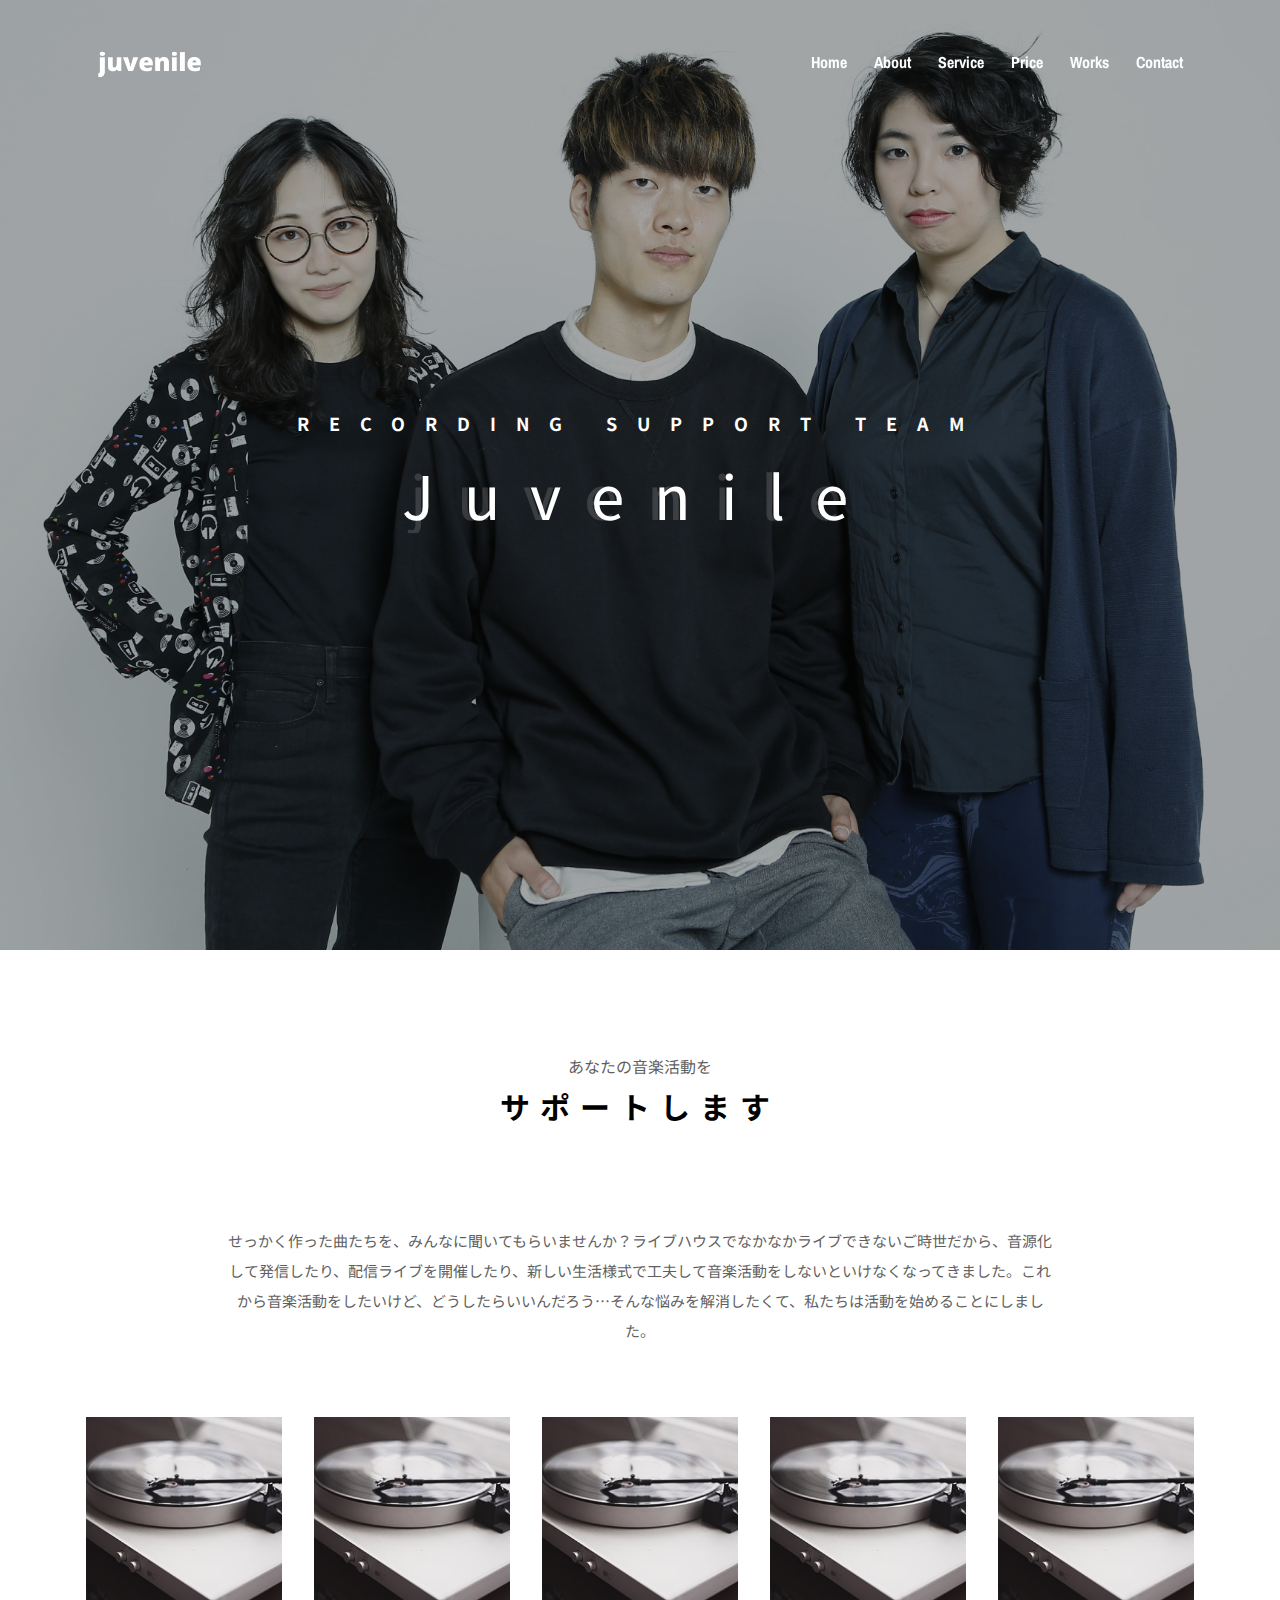
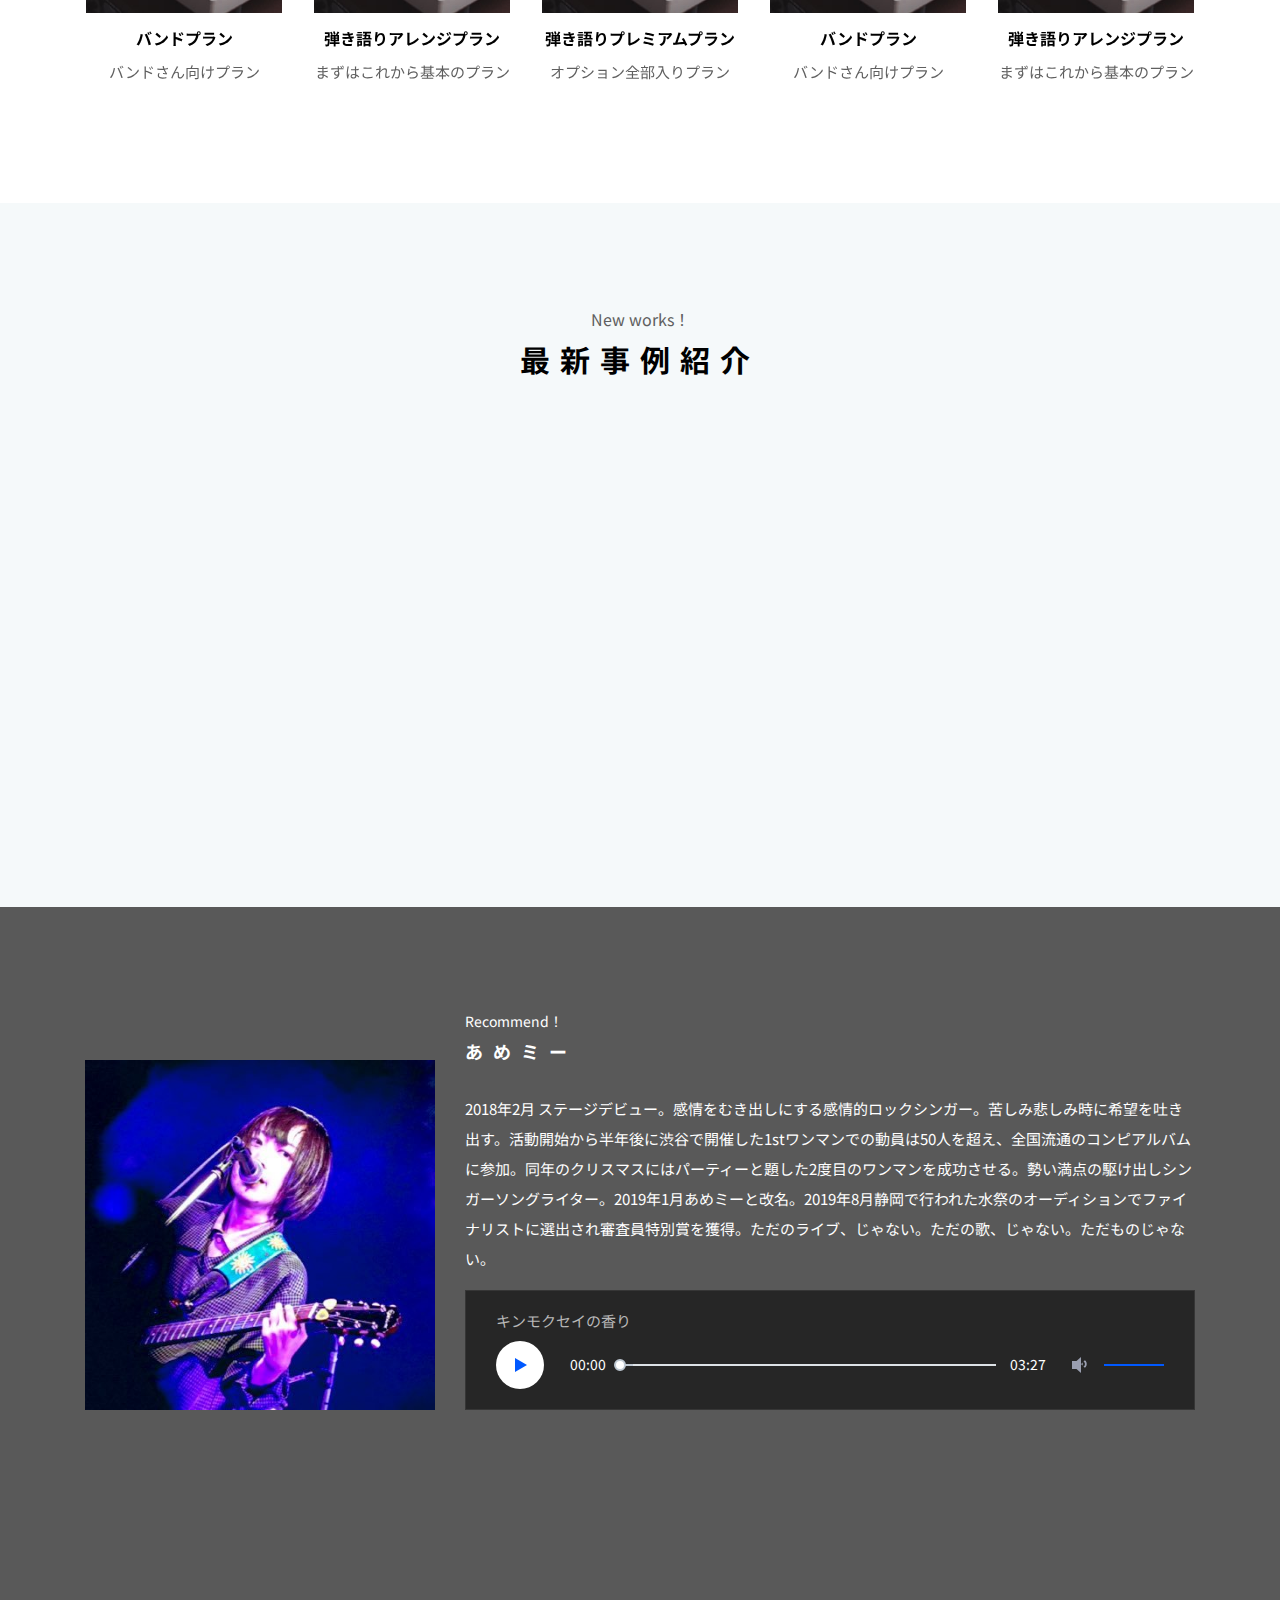
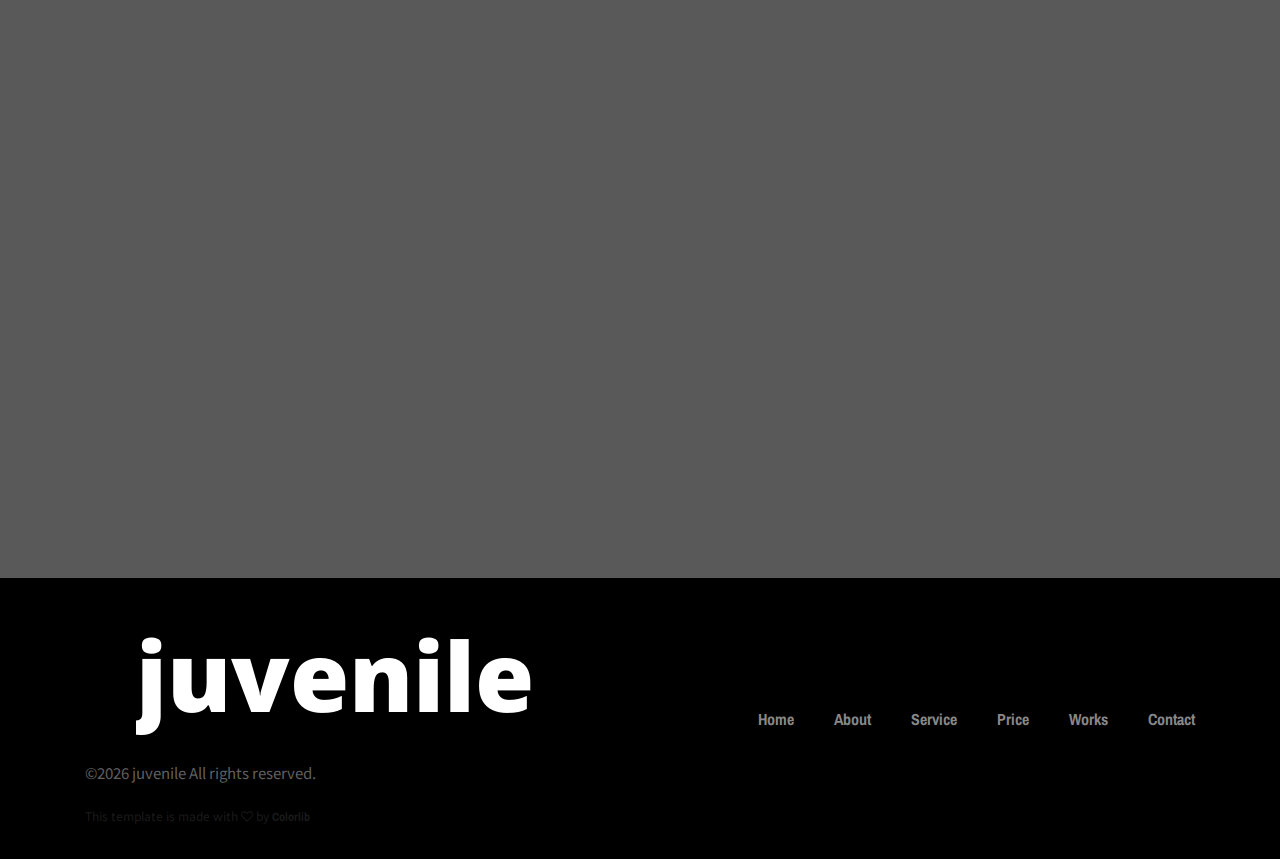
==== commit 9bdbc467: "Add files via upload" ====
--- a/index.html
+++ b/index.html
@@ -154,7 +154,7 @@
 
                         <!-- Single Album -->
                         <div class="single-album">
-                            <img src="img/bg-img/a2.jpg" alt="">
+                            <img src="img/bg-img/a6.jpg" alt="">
                             <div class="album-info">
                                 <a href="#">
                                     <h6>バンドプラン</h6>
@@ -165,7 +165,7 @@
 
                         <!-- Single Album -->
                         <div class="single-album">
-                            <img src="img/bg-img/a3.jpg" alt="">
+                            <img src="img/bg-img/a6.jpg" alt="">
                             <div class="album-info">
                                 <a href="#">
                                     <h6>弾き語りアレンジプラン</h6>
@@ -176,7 +176,7 @@
 
                         <!-- Single Album -->
                         <div class="single-album">
-                            <img src="img/bg-img/a5.jpg" alt="">
+                            <img src="img/bg-img/a6.jpg" alt="">
                             <div class="album-info">
                                 <a href="#">
                                     <h6>弾き語りプレミアムプラン</h6>
@@ -211,7 +211,7 @@
               <div class="col-12 col-sm-6 col-md-4 col-lg-2">
                   <div class="single-album-area wow fadeInUp" data-wow-delay="200ms">
                       <div class="album-thumb">
-                          <img src="img/bg-img/b3.jpg" alt="">
+                          <img src="img/bg-img/a6.jpg" alt="">
                       </div>
                       <div class="album-info">
                           <a href="#">
@@ -226,7 +226,7 @@
                 <div class="col-12 col-sm-6 col-md-4 col-lg-2">
                     <div class="single-album-area wow fadeInUp" data-wow-delay="200ms">
                         <div class="album-thumb">
-                            <img src="img/bg-img/b2.jpg" alt="">
+                            <img src="img/bg-img/a6.jpg" alt="">
                         </div>
                         <div class="album-info">
                             <a href="#">
@@ -241,11 +241,11 @@
                 <div class="col-12 col-sm-6 col-md-4 col-lg-2">
                     <div class="single-album-area wow fadeInUp" data-wow-delay="300ms">
                         <div class="album-thumb">
-                            <img src="img/bg-img/b1.jpg" alt="">
+                            <img src="img/bg-img/a6.jpg" alt="">
                         </div>
                         <div class="album-info">
                             <a href="#">
-                                <h5>バンドバンド</h5>
+                                <h5>バンド</h5>
                             </a>
                             <p>The Album</p>
                         </div>
--- a/style.css
+++ b/style.css
@@ -1295,7 +1295,7 @@
     z-index: 1; }
     .single-blog-post .blog-post-thumb .post-date {
       width: 300px;
-      height: 90px;
+      height: 70px;
       border: 1px solid #000000;
       text-align: center;
       background-color: #fff;
@@ -1306,11 +1306,11 @@
       padding: 17px 0; }
       .single-blog-post .blog-post-thumb .post-date span {
         display: block;
-        font-size: 14px;
+        font-size: 12px;
         font-weight: 700;
         line-height: 1.3; }
         .single-blog-post .blog-post-thumb .post-date span:first-child {
-          font-size: 24px; }
+          font-size: 17px; }
   .single-blog-post .blog-content {
     background-color: #f5f9fa;
     padding: 45px 40px;
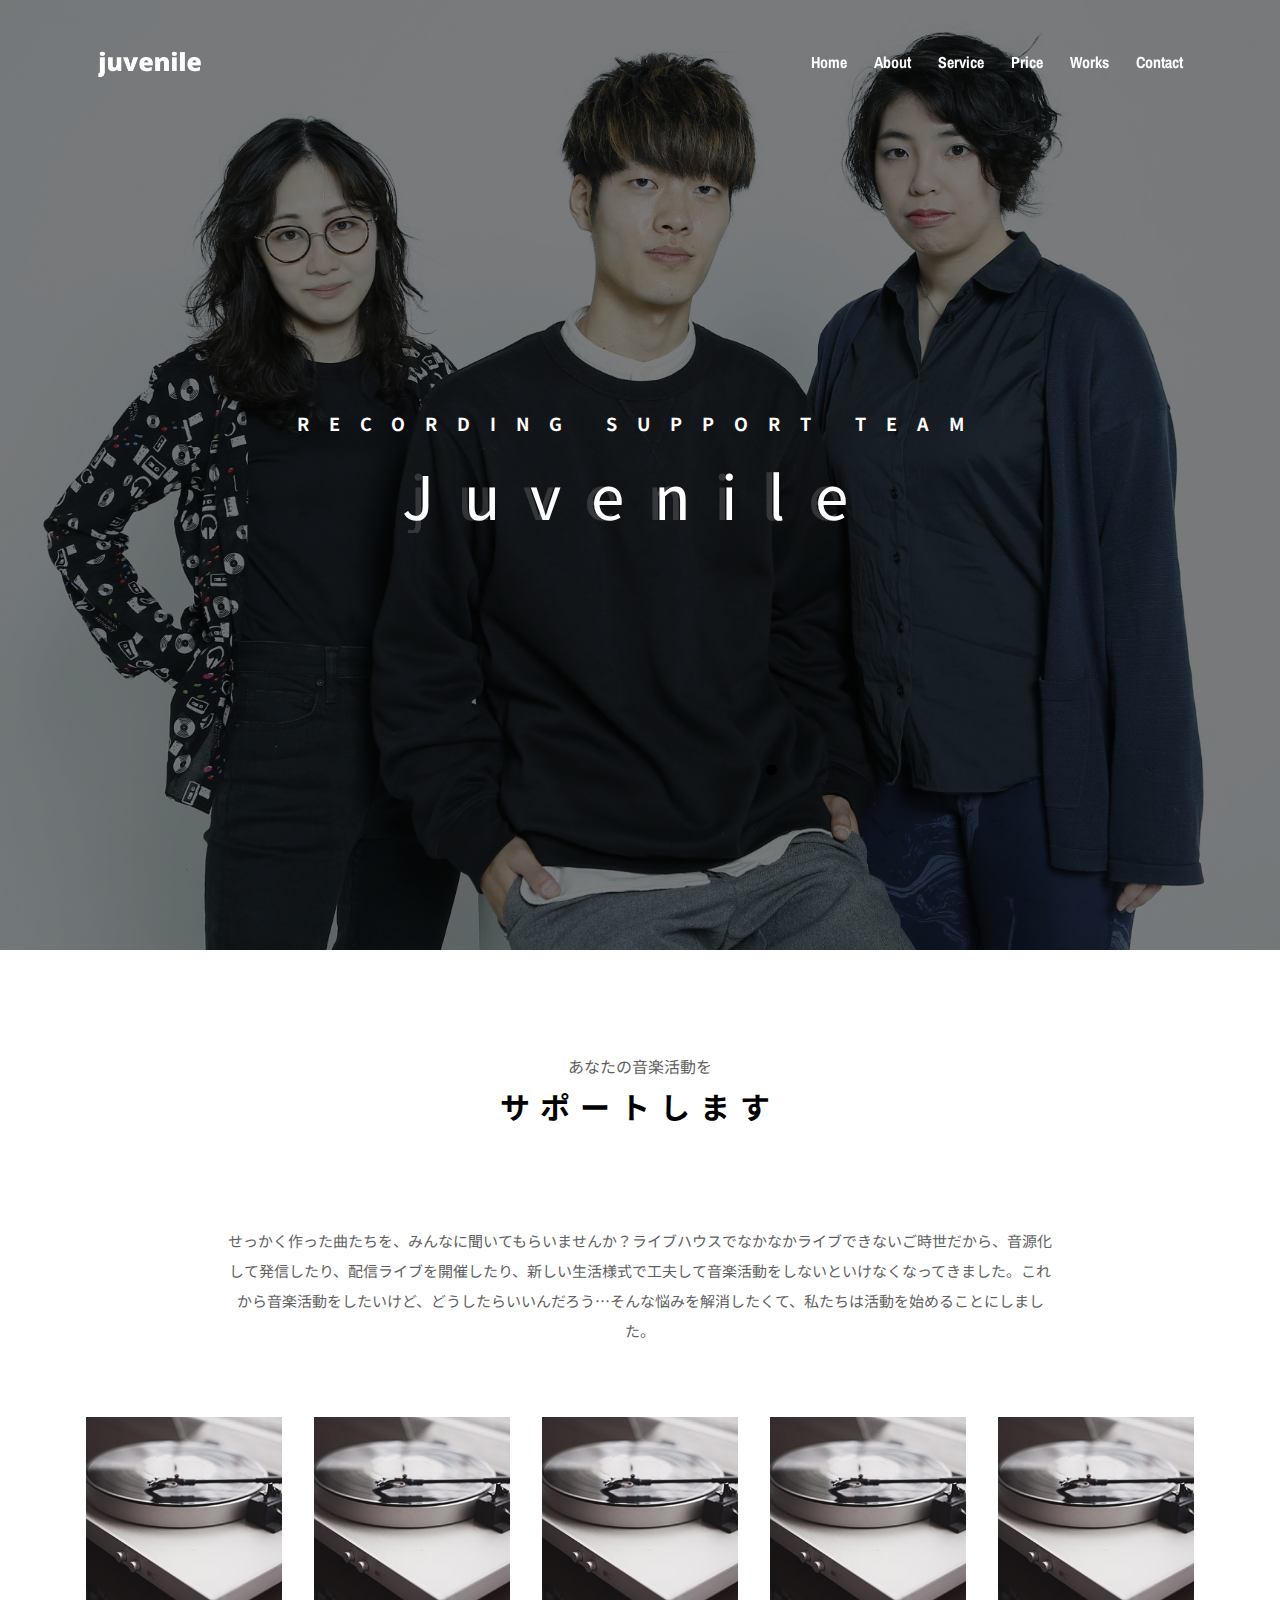
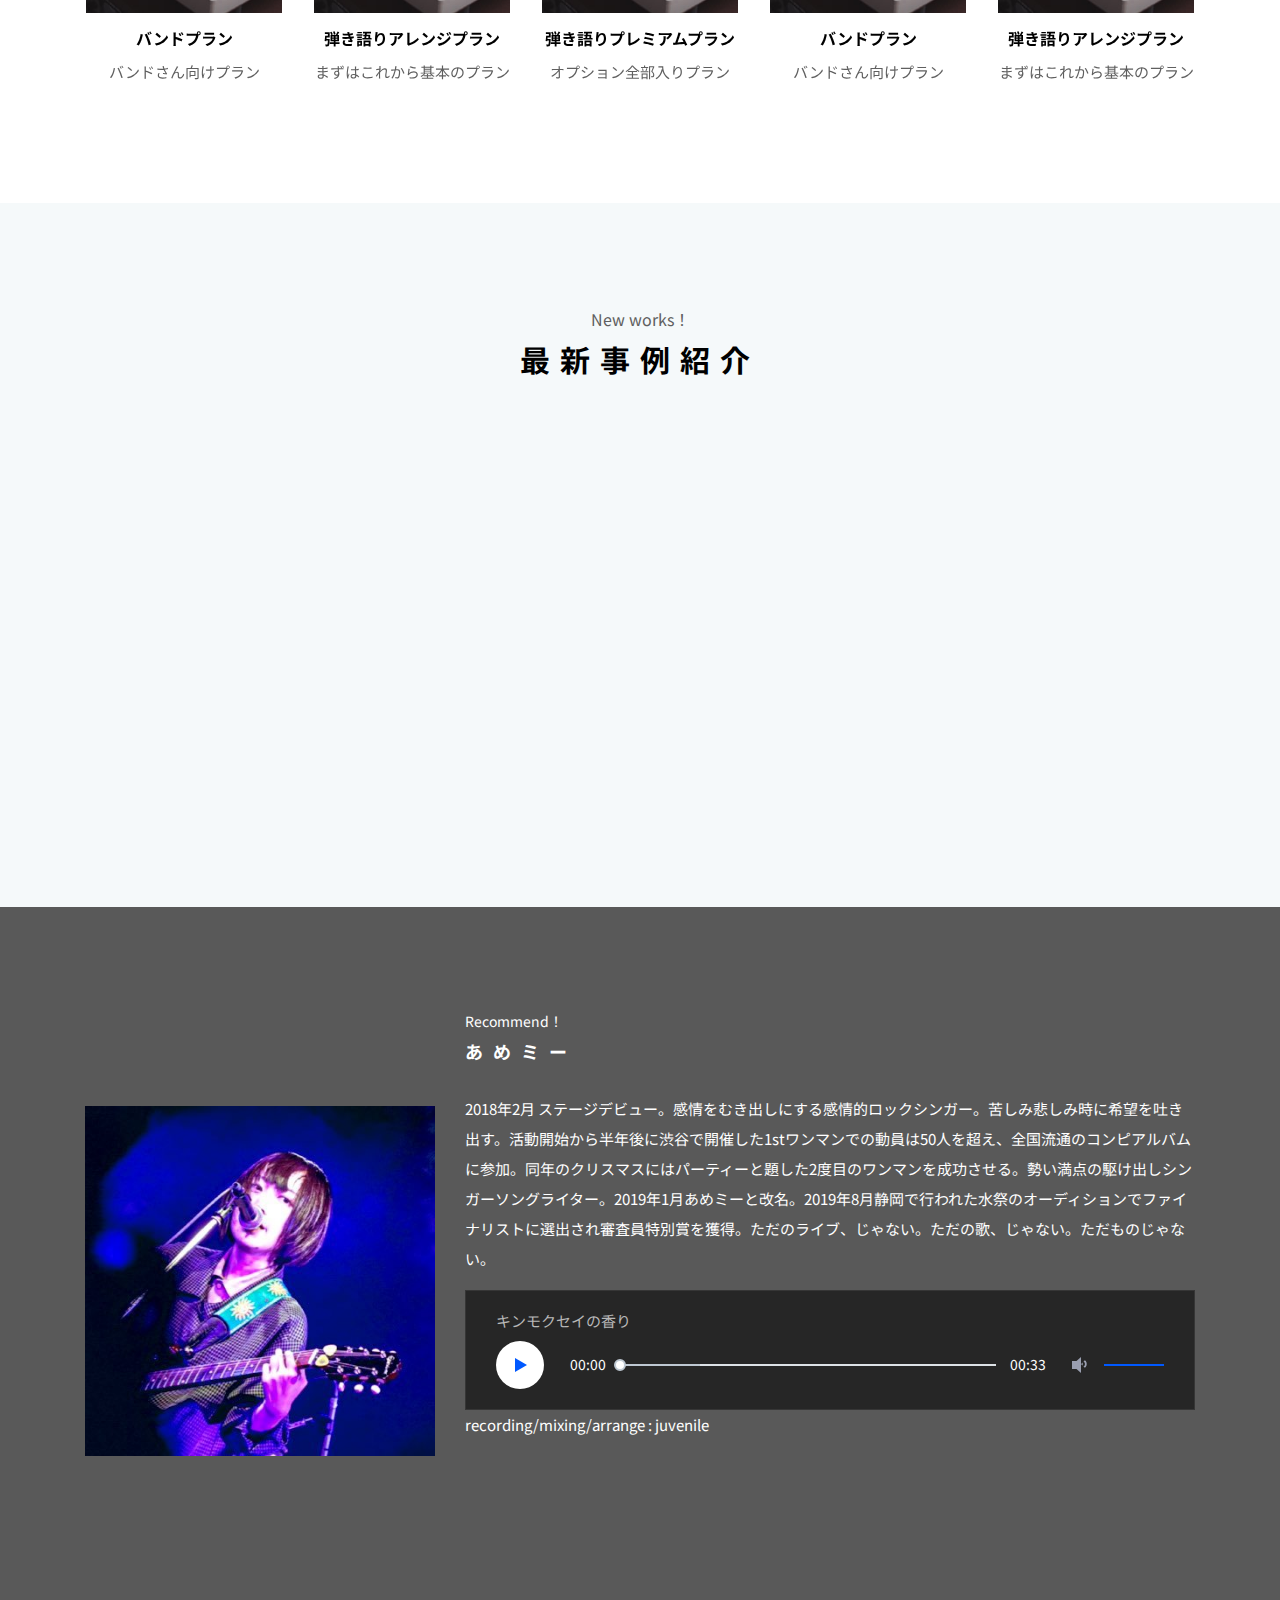
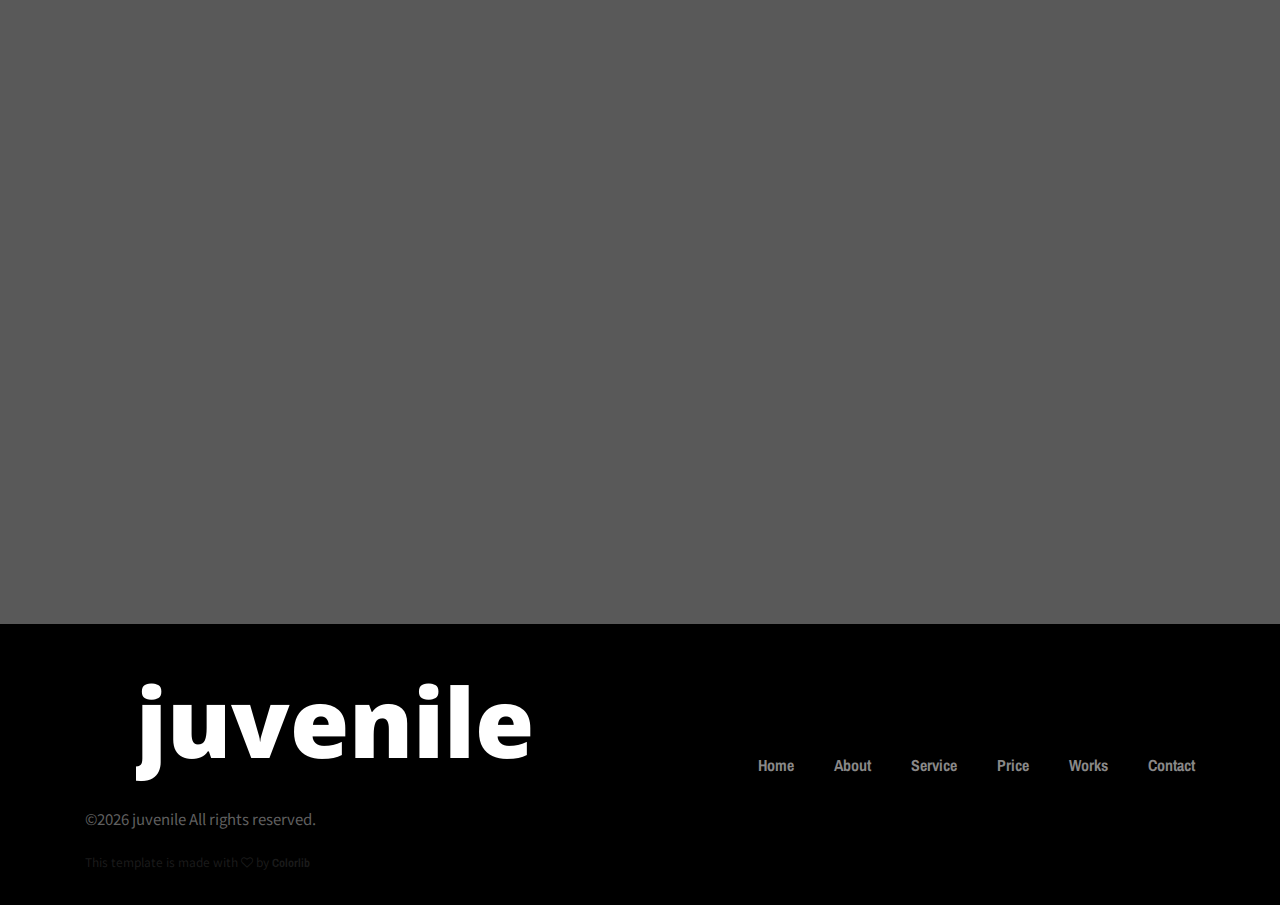
==== commit 85890690: "Add files via upload" ====
--- a/index.html
+++ b/index.html
@@ -1,4 +1,4 @@
-<!DOCTYPE html>
+ <!DOCTYPE html>
 <html lang="en">
 
 <head>
@@ -63,7 +63,7 @@
                                     <li><a href="service.html">Service</a></li>
                                     <li><a href="price.html">Price</a></li>
                                     <li><a href="work.html">Works</a></li>
-                                    <li><a href="contact.html">Contact</a></li>
+                                    <li><a href="mailto:juvenile.musicteam@gmail.com">Contact</a></li>
                                    <!--<li><a href="#">Pages</a>
                                        <ul class="dropdown">
                                             <li><a href="index.html">Home</a></li>
@@ -289,9 +289,10 @@
                                 <p>キンモクセイの香り</p>
                             </div>
                             <audio preload="auto" controls>
-                                <source src="audio/kinmokuseinokaori.mp3">
+                                <source src="audio/kinmoku-short.mp3">
                             </audio>
                         </div>
+                        <p>recording/mixing/arrange : juvenile</p>
                     </div>
                 </div>
             </div>
@@ -319,7 +320,7 @@
                 <div class="col-12">
                     <!-- Contact Form Area -->
                     <div class="contact-form-area">
-                        <form action="#" method="post">
+                        <form action="mailto:juvenile.musicteam@gmail.com" method="post" enctype="text/plain">
                             <div class="row">
                                 <div class="col-md-6 col-lg-4">
                                     <div class="form-group wow fadeInUp" data-wow-delay="100ms">
--- a/style.css
+++ b/style.css
@@ -73,6 +73,11 @@
 .margin{
   margin: 150px;
 }
+
+.service{
+  margin: 30px;
+}
+
 
 /* :: 3.1.0 Spacing */
 .mt-15 {
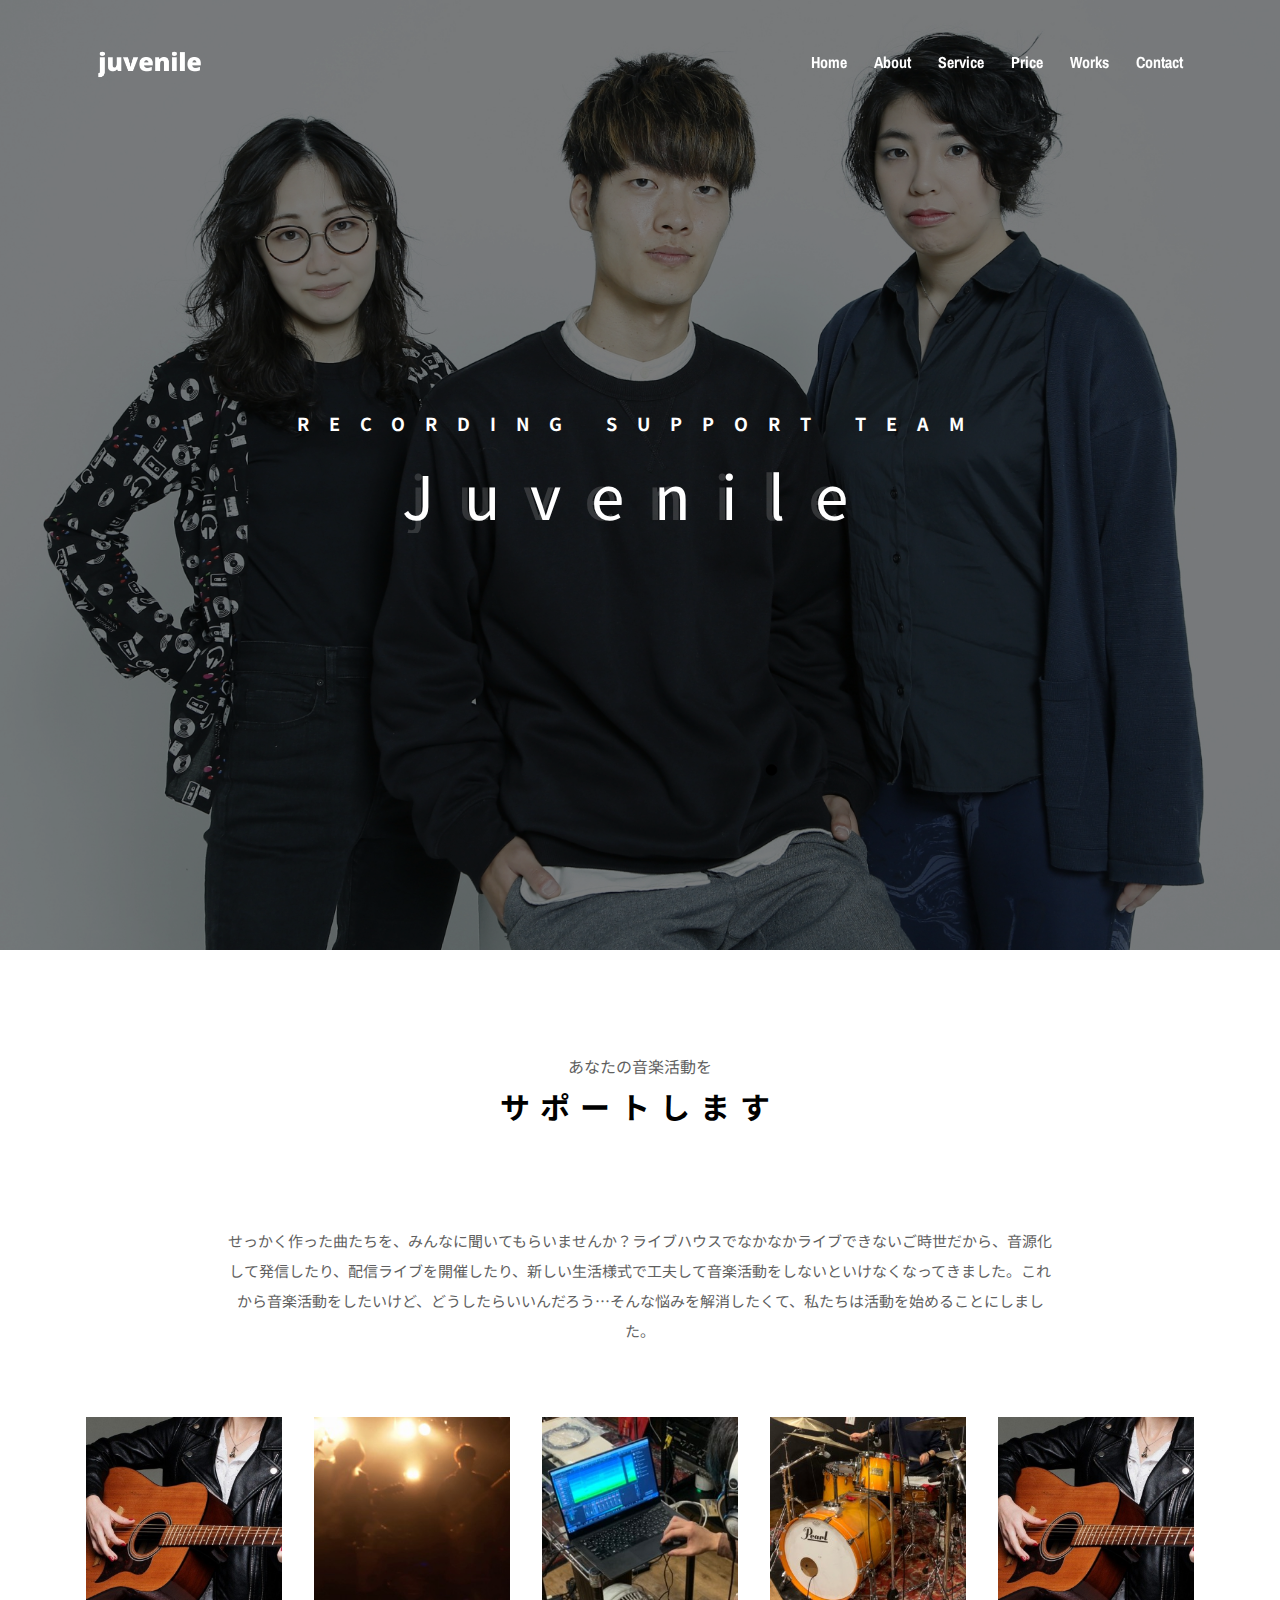
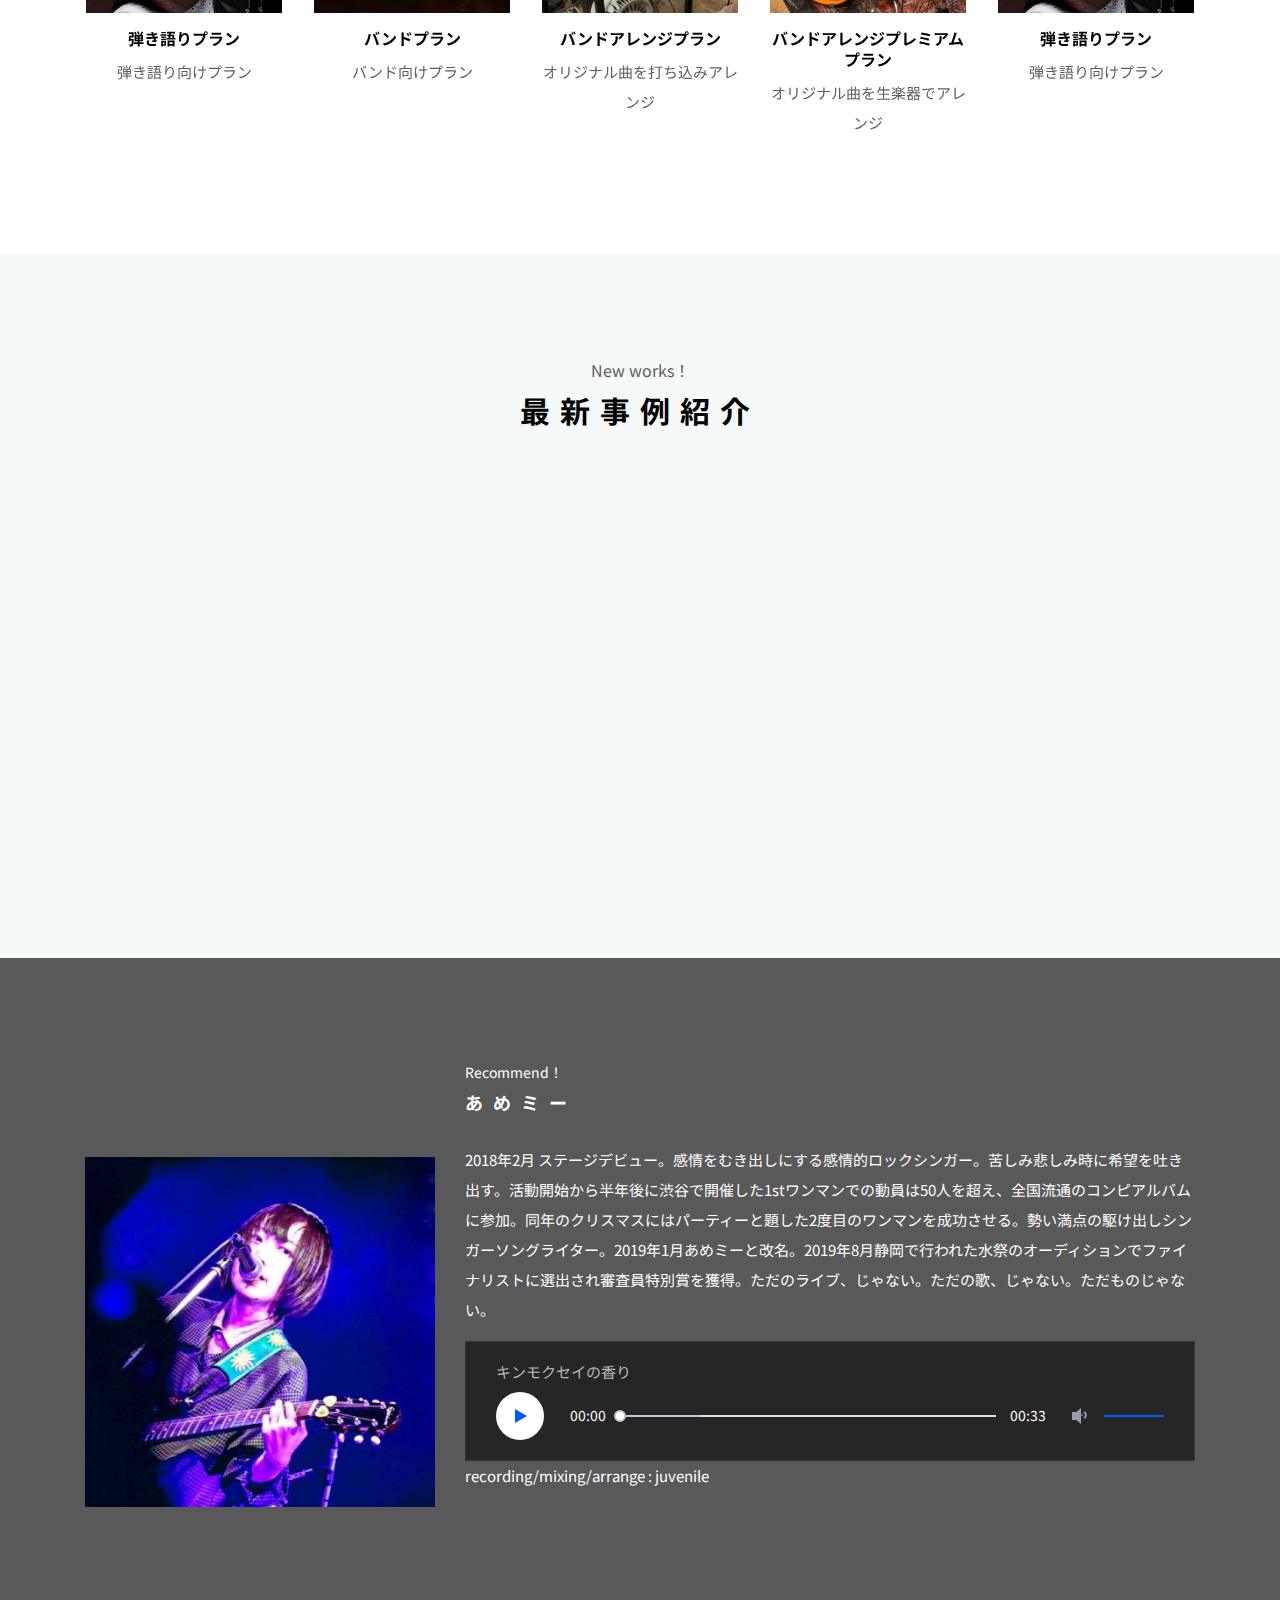
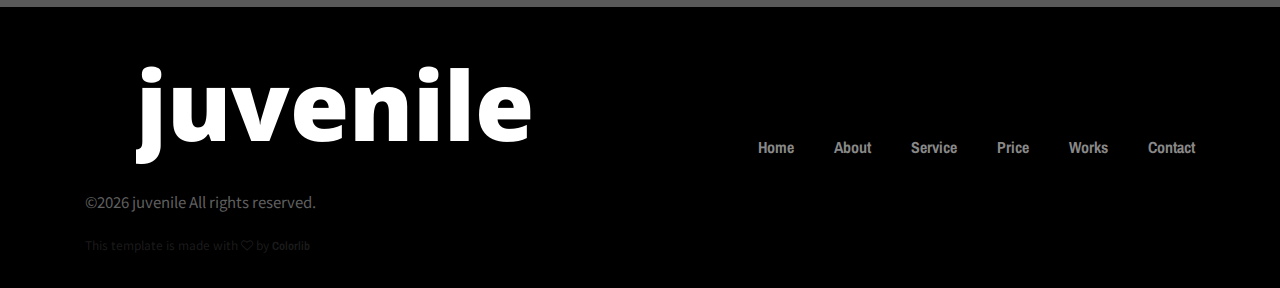
==== commit 2a706d7a: "Add files via upload" ====
--- a/index.html
+++ b/index.html
@@ -154,12 +154,34 @@
 
                         <!-- Single Album -->
                         <div class="single-album">
-                            <img src="img/bg-img/a6.jpg" alt="">
+                            <img src="img/bg-img/a3.jpg" alt="">
+                            <div class="album-info">
+                                <a href="#">
+                                    <h6>弾き語りプラン</h6>
+                                </a>
+                                <p>弾き語り向けプラン</p>
+                            </div>
+                        </div>
+
+                        <!-- Single Album -->
+                        <div class="single-album">
+                            <img src="img/bg-img/a4.jpg" alt="">
                             <div class="album-info">
                                 <a href="#">
                                     <h6>バンドプラン</h6>
                                 </a>
-                                <p>バンドさん向けプラン</p>
+                                <p>バンド向けプラン</p>
+                            </div>
+                        </div>
+
+                        <!-- Single Album -->
+                        <div class="single-album">
+                            <img src="img/bg-img/a5.jpg" alt="">
+                            <div class="album-info">
+                                <a href="#">
+                                    <h6>バンドアレンジプラン</h6>
+                                </a>
+                                <p>オリジナル曲を打ち込みアレンジ</p>
                             </div>
                         </div>
 
@@ -168,20 +190,9 @@
                             <img src="img/bg-img/a6.jpg" alt="">
                             <div class="album-info">
                                 <a href="#">
-                                    <h6>弾き語りアレンジプラン</h6>
+                                    <h6>バンドアレンジプレミアムプラン</h6>
                                 </a>
-                                <p>まずはこれから基本のプラン</p>
-                            </div>
-                        </div>
-
-                        <!-- Single Album -->
-                        <div class="single-album">
-                            <img src="img/bg-img/a6.jpg" alt="">
-                            <div class="album-info">
-                                <a href="#">
-                                    <h6>弾き語りプレミアムプラン</h6>
-                                </a>
-                                <p>オプション全部入りプラン</p>
+                                <p>オリジナル曲を生楽器でアレンジ</p>
                             </div>
                         </div>
 
@@ -211,7 +222,7 @@
               <div class="col-12 col-sm-6 col-md-4 col-lg-2">
                   <div class="single-album-area wow fadeInUp" data-wow-delay="200ms">
                       <div class="album-thumb">
-                          <img src="img/bg-img/a6.jpg" alt="">
+                          <img src="img/bg-img/fa.jpg" alt="">
                       </div>
                       <div class="album-info">
                           <a href="#">
@@ -226,13 +237,13 @@
                 <div class="col-12 col-sm-6 col-md-4 col-lg-2">
                     <div class="single-album-area wow fadeInUp" data-wow-delay="200ms">
                         <div class="album-thumb">
-                            <img src="img/bg-img/a6.jpg" alt="">
+                            <img src="img/bg-img/.jpg" alt="">
                         </div>
                         <div class="album-info">
                             <a href="#">
-                                <h5>つづりなな</h5>
+                                <h5>　　</h5>
                             </a>
-                            <p>？？？？？</p>
+                            <p>　　</p>
                         </div>
                     </div>
                 </div>
@@ -241,13 +252,13 @@
                 <div class="col-12 col-sm-6 col-md-4 col-lg-2">
                     <div class="single-album-area wow fadeInUp" data-wow-delay="300ms">
                         <div class="album-thumb">
-                            <img src="img/bg-img/a6.jpg" alt="">
+                            <img src="img/bg-img/.jpg" alt="">
                         </div>
                         <div class="album-info">
                             <a href="#">
-                                <h5>バンド</h5>
+                                <h5>　　</h5>
                             </a>
-                            <p>The Album</p>
+                            <p>　　</p>
                         </div>
                     </div>
                 </div>
@@ -304,55 +315,6 @@
 
     <!-- ##### Miscellaneous Area End ##### -->
 
-    <!-- ##### Contact Area Start ##### -->
-    <section class="contact-area section-padding-100 bg-img bg-overlay bg-fixed has-bg-img" style="background-image: url(img/bg-img/bg-2.jpg);">
-        <div class="container">
-            <div class="row">
-                <div class="col-12">
-                    <div class="section-heading white wow fadeInUp" data-wow-delay="100ms">
-                        <h6 class="whitefont">くわしく知りたい！</h6>
-                        <h2>お気軽にご連絡ください</h2>
-                    </div>
-                </div>
-            </div>
-
-            <div class="row">
-                <div class="col-12">
-                    <!-- Contact Form Area -->
-                    <div class="contact-form-area">
-                        <form action="mailto:juvenile.musicteam@gmail.com" method="post" enctype="text/plain">
-                            <div class="row">
-                                <div class="col-md-6 col-lg-4">
-                                    <div class="form-group wow fadeInUp" data-wow-delay="100ms">
-                                        <input type="text" class="form-control" id="name" placeholder="お名前">
-                                    </div>
-                                </div>
-                                <div class="col-md-6 col-lg-4">
-                                    <div class="form-group wow fadeInUp" data-wow-delay="200ms">
-                                        <input type="email" class="form-control" id="email" placeholder="メールアドレス">
-                                    </div>
-                                </div>
-                                <div class="col-lg-4">
-                                    <div class="form-group wow fadeInUp" data-wow-delay="300ms">
-                                        <input type="text" class="form-control" id="subject" placeholder="件名">
-                                    </div>
-                                </div>
-                                <div class="col-12">
-                                    <div class="form-group wow fadeInUp" data-wow-delay="400ms">
-                                        <textarea name="message" class="form-control" id="message" cols="30" rows="10" placeholder="メッセージ"></textarea>
-                                    </div>
-                                </div>
-                                <div class="col-12 text-center wow fadeInUp" data-wow-delay="500ms">
-                                    <button class="btn oneMusic-btn mt-30" type="submit">送信 <i class="fa fa-angle-double-right"></i></button>
-                                </div>
-                            </div>
-                        </form>
-                    </div>
-                </div>
-            </div>
-        </div>
-    </section>
-    <!-- ##### Contact Area End ##### -->
 
     <!-- ##### Footer Area Start ##### -->
     <footer class="footer-area">
@@ -374,7 +336,7 @@
                           <li><a href="service.html">Service</a></li>
                           <li><a href="price.html">Price</a></li>
                           <li><a href="work.html">Works</a></li>
-                          <li><a href="contact.html">Contact</a></li>
+                          <li><a href="mailto:juvenile.musicteam@gmail.com">Contact</a></li>
                         </ul>
                     </div>
                 </div>
